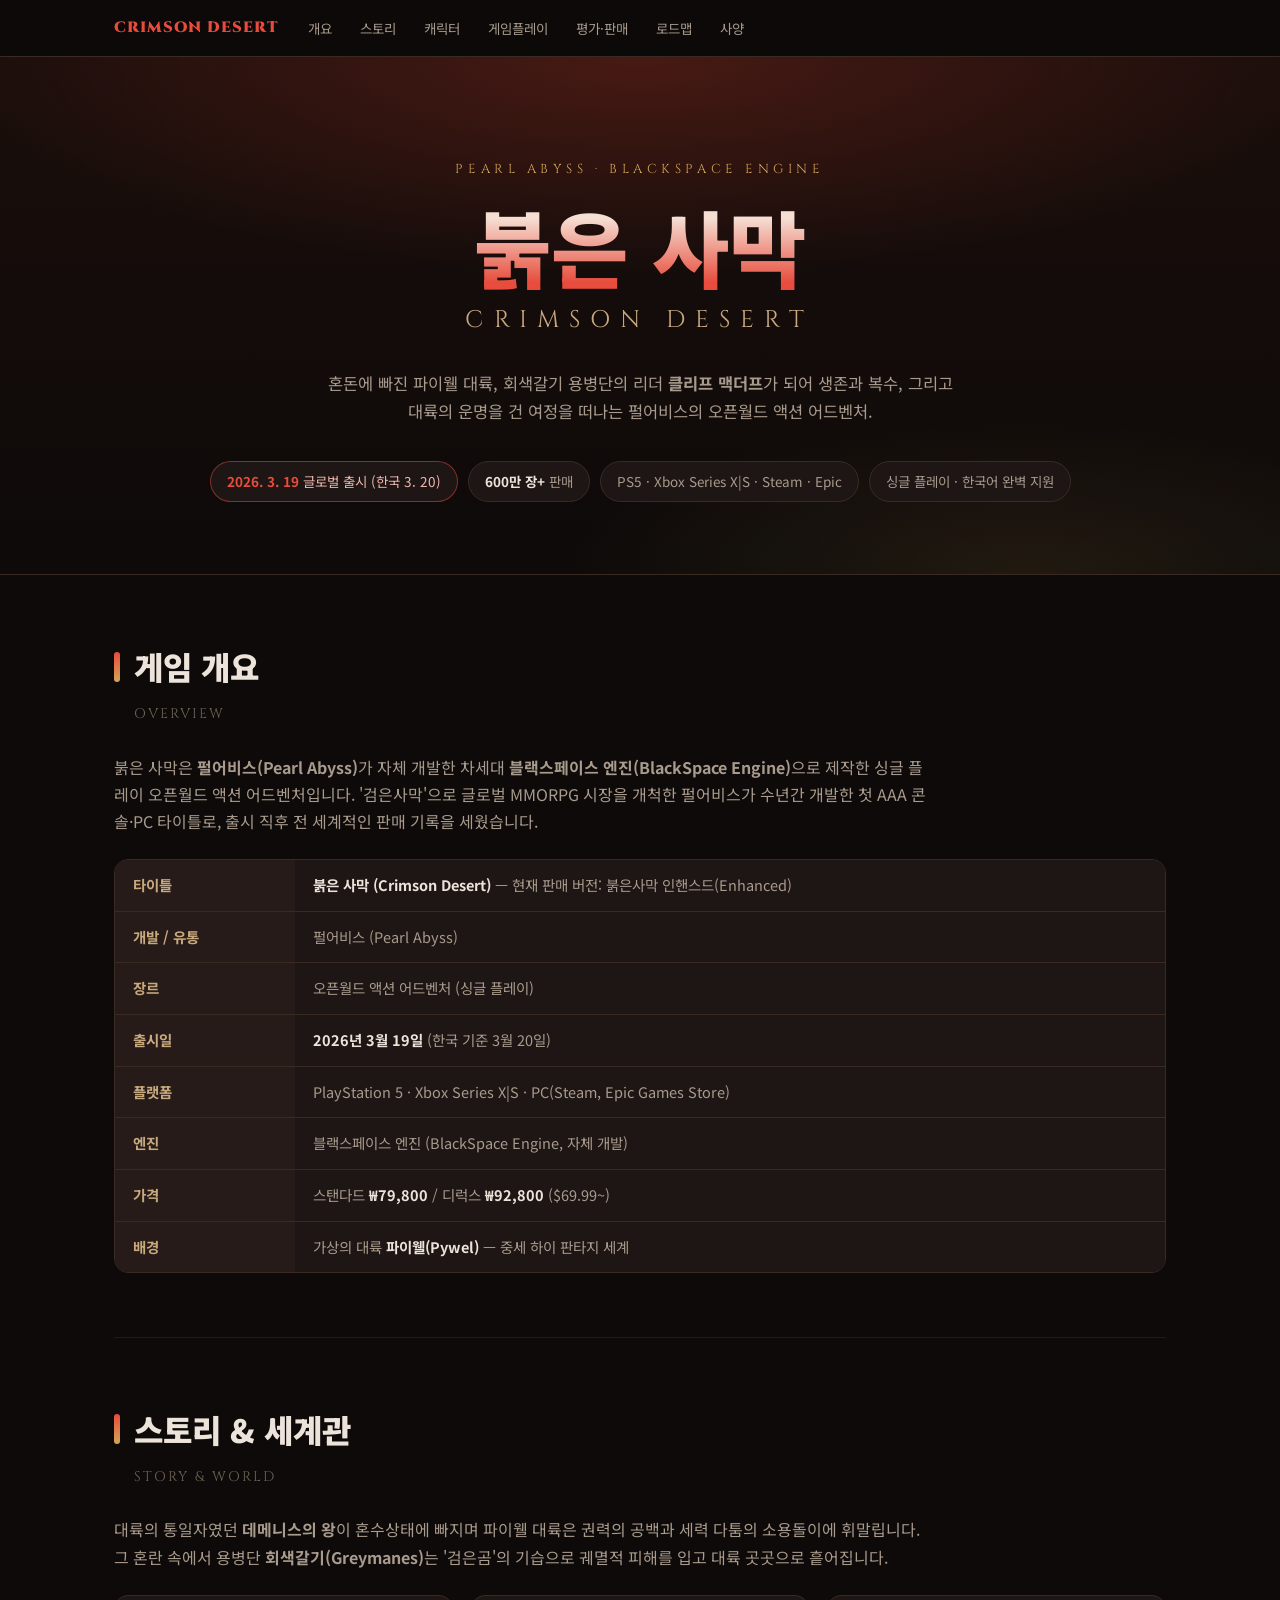
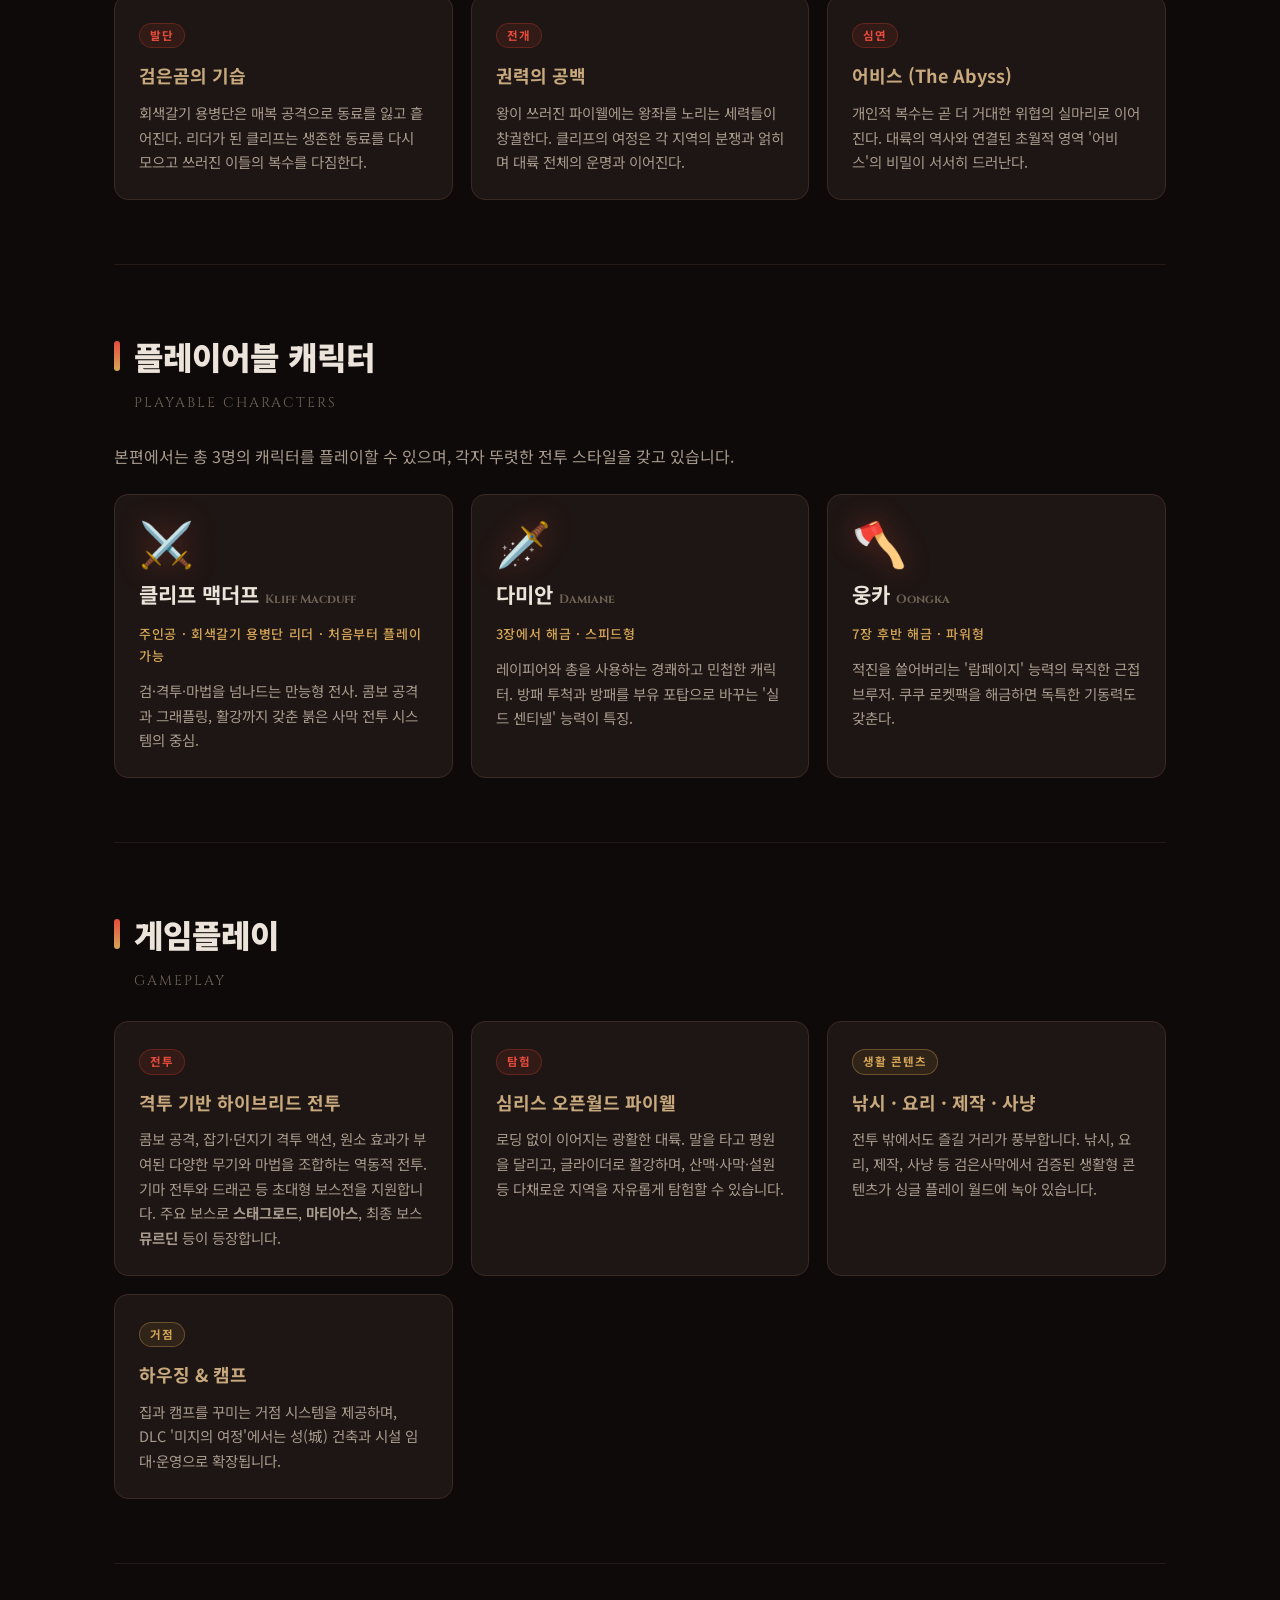
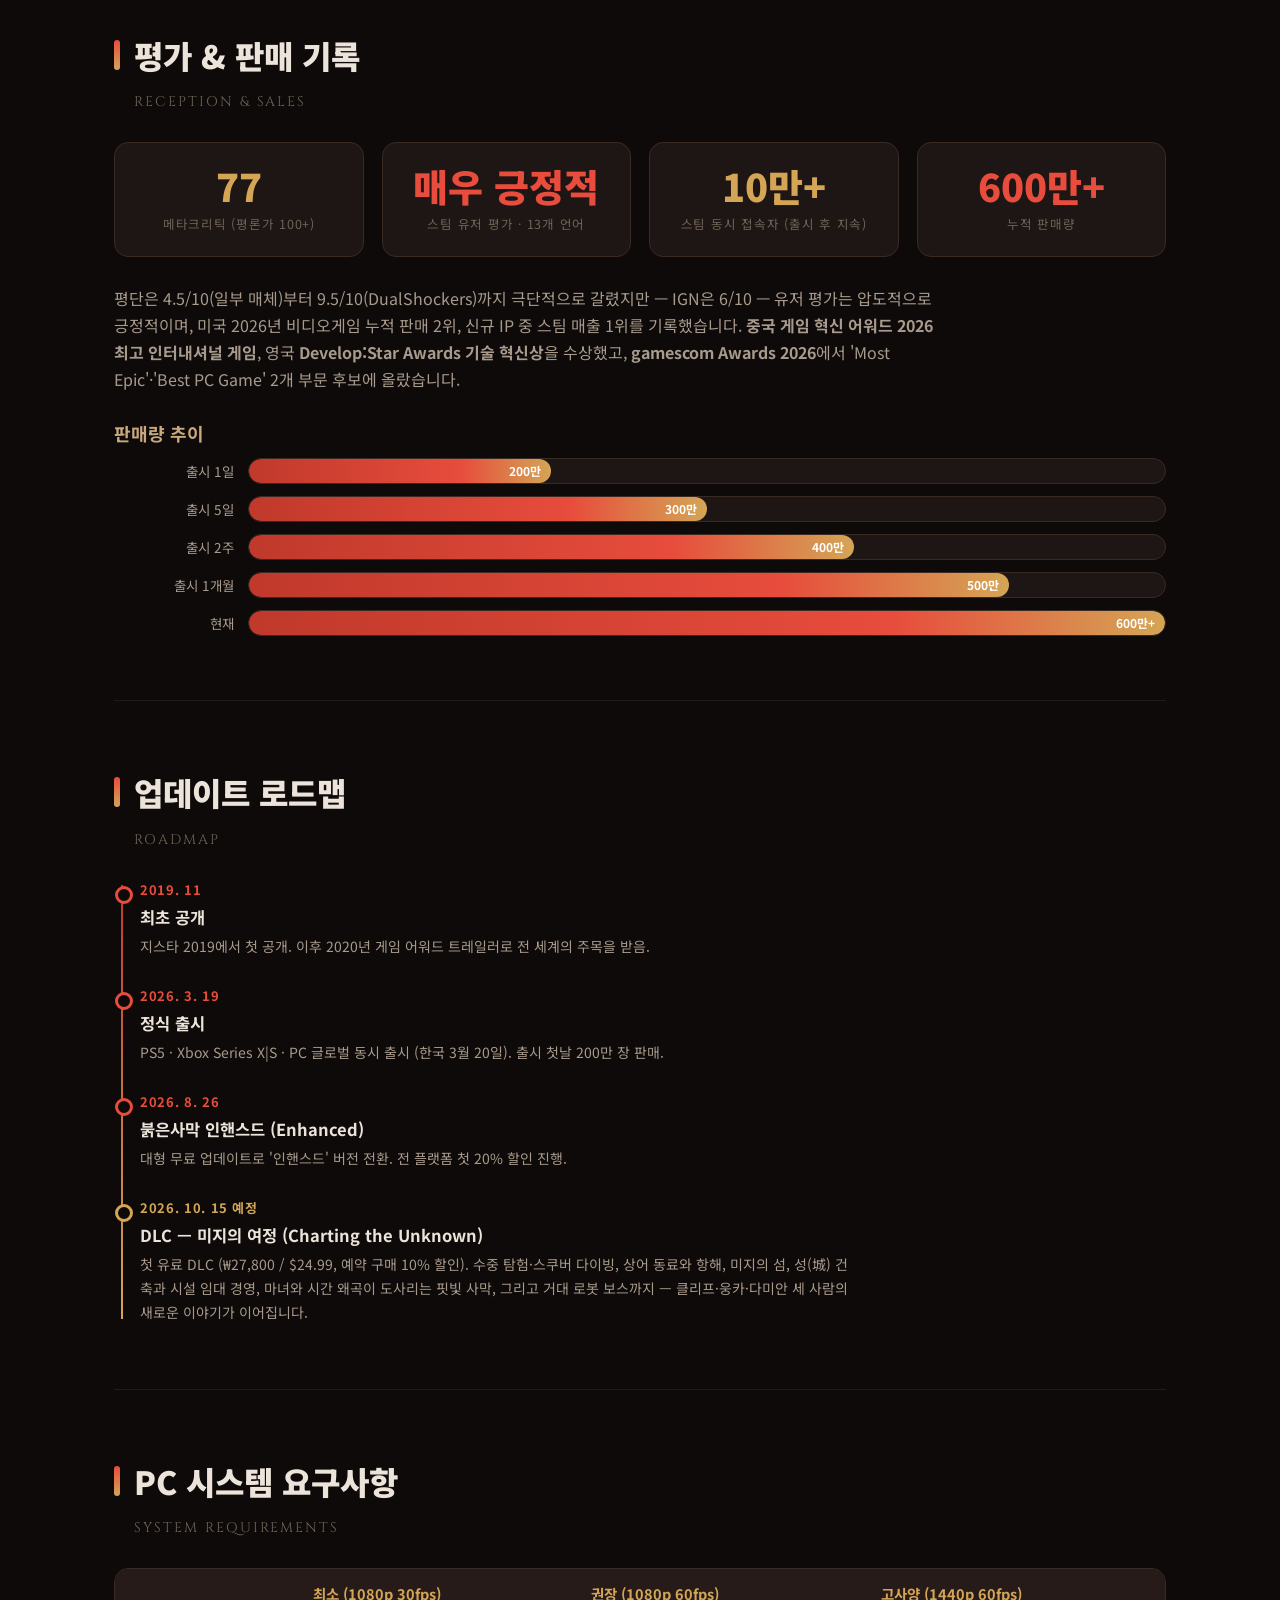
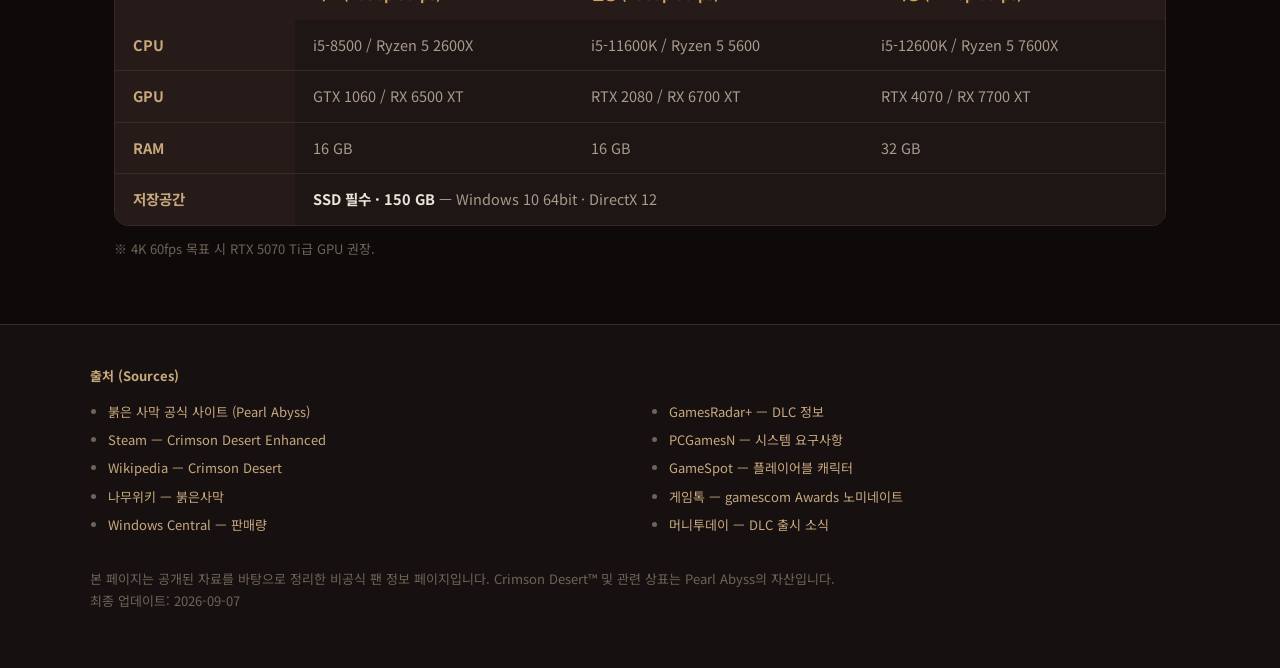
==== index.html @ d704246a "Add Crimson Desert info page (research-based static site) - index.html: overview, story/world, playa" ====
<!DOCTYPE html>
<html lang="ko">
<head>
<meta charset="UTF-8">
<meta name="viewport" content="width=device-width, initial-scale=1.0">
<title>붉은 사막 — Crimson Desert</title>
<meta name="description" content="펄어비스의 오픈월드 액션 어드벤처 '붉은 사막(Crimson Desert)' 종합 정보 페이지">
<link rel="preconnect" href="https://fonts.googleapis.com">
<link rel="preconnect" href="https://fonts.gstatic.com" crossorigin>
<link href="https://fonts.googleapis.com/css2?family=Noto+Sans+KR:wght@300;400;500;700;900&family=Cinzel:wght@600;800&display=swap" rel="stylesheet">
<style>
  :root{
    --bg:#0d0a09;
    --bg-2:#161010;
    --surface:#1e1614;
    --surface-2:#261b18;
    --line:#3a2a24;
    --crimson:#c0392b;
    --crimson-bright:#e74c3c;
    --gold:#d4a555;
    --sand:#c8a97e;
    --text:#ece4da;
    --text-dim:#a89a8c;
    --text-faint:#6f6357;
  }
  *{margin:0;padding:0;box-sizing:border-box}
  html{scroll-behavior:smooth}
  body{
    background:var(--bg);
    color:var(--text);
    font-family:'Noto Sans KR',-apple-system,'Malgun Gothic',sans-serif;
    line-height:1.7;
    overflow-x:hidden;
  }
  .en{font-family:'Cinzel','Noto Sans KR',serif}

  /* ---------- Nav ---------- */
  nav{
    position:sticky;top:0;z-index:50;
    background:rgba(13,10,9,.92);
    backdrop-filter:blur(8px);
    border-bottom:1px solid var(--line);
  }
  .nav-inner{
    max-width:1100px;margin:0 auto;padding:0 24px;
    display:flex;align-items:center;gap:8px;height:56px;
    overflow-x:auto;white-space:nowrap;
  }
  .nav-logo{font-weight:900;color:var(--crimson-bright);letter-spacing:.06em;margin-right:12px;font-size:15px}
  nav a{color:var(--text-dim);text-decoration:none;font-size:13.5px;padding:6px 10px;border-radius:6px;transition:.2s}
  nav a:hover{color:var(--text);background:var(--surface)}

  /* ---------- Hero ---------- */
  header{
    position:relative;
    background:
      radial-gradient(ellipse 90% 70% at 50% 0%, rgba(192,57,43,.28), transparent 60%),
      radial-gradient(ellipse 60% 50% at 80% 100%, rgba(212,165,85,.10), transparent 60%),
      linear-gradient(180deg,#1a0e0b 0%,var(--bg) 100%);
    text-align:center;
    padding:96px 24px 72px;
    border-bottom:1px solid var(--line);
  }
  .hero-kicker{
    display:inline-block;
    font-size:13px;letter-spacing:.35em;color:var(--gold);
    text-transform:uppercase;margin-bottom:20px;
  }
  h1{
    font-size:clamp(44px,8vw,84px);
    font-weight:900;line-height:1.1;
    background:linear-gradient(180deg,#f5ded2 20%,var(--crimson-bright) 90%);
    -webkit-background-clip:text;background-clip:text;color:transparent;
    margin-bottom:8px;
  }
  .hero-en{font-size:clamp(16px,2.6vw,24px);letter-spacing:.42em;color:var(--sand);margin-bottom:28px}
  .hero-desc{max-width:640px;margin:0 auto 36px;color:var(--text-dim);font-size:16.5px}
  .hero-badges{display:flex;flex-wrap:wrap;gap:10px;justify-content:center}
  .badge{
    background:var(--surface);border:1px solid var(--line);
    padding:8px 16px;border-radius:999px;font-size:13.5px;color:var(--text-dim);
  }
  .badge strong{color:var(--text);font-weight:700}
  .badge.hot{border-color:rgba(231,76,60,.5);color:#f0b7ae}
  .badge.hot strong{color:var(--crimson-bright)}

  /* ---------- Layout ---------- */
  main{max-width:1100px;margin:0 auto;padding:0 24px}
  section{padding:64px 0;border-bottom:1px solid rgba(58,42,36,.5)}
  section:last-of-type{border-bottom:none}
  h2{
    font-size:clamp(24px,4vw,32px);font-weight:900;margin-bottom:8px;
    display:flex;align-items:center;gap:14px;
  }
  h2::before{content:"";width:6px;height:30px;background:linear-gradient(180deg,var(--crimson-bright),var(--gold));border-radius:3px;flex:none}
  .sub{color:var(--text-faint);font-size:14px;letter-spacing:.14em;text-transform:uppercase;margin-bottom:28px;padding-left:20px}
  h3{font-size:18px;font-weight:700;color:var(--sand);margin-bottom:10px}
  p.lead{color:var(--text-dim);max-width:820px;margin-bottom:24px}

  .grid{display:grid;gap:18px}
  .grid.c2{grid-template-columns:repeat(auto-fit,minmax(300px,1fr))}
  .grid.c3{grid-template-columns:repeat(auto-fit,minmax(240px,1fr))}
  .card{
    background:var(--surface);border:1px solid var(--line);
    border-radius:14px;padding:24px;
    transition:transform .2s,border-color .2s;
  }
  .card:hover{transform:translateY(-3px);border-color:rgba(212,165,85,.45)}
  .card p{color:var(--text-dim);font-size:14.5px}
  .card .tag{
    display:inline-block;font-size:11.5px;font-weight:700;letter-spacing:.08em;
    color:var(--crimson-bright);background:rgba(192,57,43,.12);
    border:1px solid rgba(192,57,43,.35);
    padding:2px 10px;border-radius:999px;margin-bottom:12px;
  }
  .card .tag.gold{color:var(--gold);background:rgba(212,165,85,.10);border-color:rgba(212,165,85,.35)}

  /* ---------- Info table ---------- */
  .tbl-wrap{overflow-x:auto;border:1px solid var(--line);border-radius:14px}
  table{width:100%;border-collapse:collapse;font-size:14.5px;min-width:560px}
  th,td{padding:13px 18px;text-align:left;border-bottom:1px solid var(--line)}
  tr:last-child th,tr:last-child td{border-bottom:none}
  th{background:var(--surface-2);color:var(--sand);font-weight:700;white-space:nowrap;width:180px}
  td{color:var(--text-dim);background:var(--surface)}
  td strong{color:var(--text)}
  thead th{width:auto;color:var(--gold)}

  /* ---------- Characters ---------- */
  .char{position:relative;overflow:hidden}
  .char .portrait{
    font-size:44px;line-height:1;margin-bottom:14px;
    filter:drop-shadow(0 0 14px rgba(231,76,60,.35));
  }
  .char h3{font-size:21px;color:var(--text)}
  .char .role{color:var(--gold);font-size:13px;font-weight:500;letter-spacing:.05em;margin-bottom:12px}

  /* ---------- Timeline ---------- */
  .timeline{position:relative;padding-left:26px}
  .timeline::before{content:"";position:absolute;left:7px;top:6px;bottom:6px;width:2px;background:linear-gradient(180deg,var(--crimson),var(--gold))}
  .tl-item{position:relative;padding-bottom:26px}
  .tl-item:last-child{padding-bottom:0}
  .tl-item::before{
    content:"";position:absolute;left:-25px;top:7px;width:12px;height:12px;border-radius:50%;
    background:var(--bg);border:3px solid var(--crimson-bright);
  }
  .tl-item.future::before{border-color:var(--gold)}
  .tl-date{font-size:13px;font-weight:700;color:var(--crimson-bright);letter-spacing:.05em}
  .tl-item.future .tl-date{color:var(--gold)}
  .tl-item h3{color:var(--text);margin:2px 0 4px;font-size:16.5px}
  .tl-item p{color:var(--text-dim);font-size:14px;max-width:720px}

  /* ---------- Sales bar ---------- */
  .sales{display:grid;gap:12px;margin-top:6px}
  .sale-row{display:grid;grid-template-columns:120px 1fr;align-items:center;gap:14px}
  .sale-label{font-size:13.5px;color:var(--text-dim);text-align:right;white-space:nowrap}
  .sale-track{background:var(--surface);border:1px solid var(--line);border-radius:999px;height:26px;overflow:hidden}
  .sale-fill{
    height:100%;border-radius:999px;
    background:linear-gradient(90deg,var(--crimson) 0%,var(--crimson-bright) 70%,var(--gold) 100%);
    display:flex;align-items:center;justify-content:flex-end;
    padding-right:10px;font-size:12px;font-weight:700;color:#fff;
    min-width:64px;
  }

  /* ---------- Score ---------- */
  .scores{display:flex;flex-wrap:wrap;gap:18px;margin-bottom:28px}
  .score{
    flex:1;min-width:150px;text-align:center;
    background:var(--surface);border:1px solid var(--line);border-radius:14px;padding:22px 14px;
  }
  .score .num{font-size:38px;font-weight:900;color:var(--gold);line-height:1.1}
  .score .num.red{color:var(--crimson-bright)}
  .score .lbl{font-size:12.5px;color:var(--text-faint);letter-spacing:.06em;margin-top:6px}

  /* ---------- Footer ---------- */
  footer{
    border-top:1px solid var(--line);
    background:var(--bg-2);
    padding:40px 24px 56px;margin-top:0;
  }
  .foot-inner{max-width:1100px;margin:0 auto;color:var(--text-faint);font-size:13px}
  .foot-inner a{color:var(--sand);text-decoration:none}
  .foot-inner a:hover{color:var(--gold);text-decoration:underline}
  .src-list{columns:2;column-gap:40px;margin:14px 0 26px;padding-left:18px}
  .src-list li{margin-bottom:6px;break-inside:avoid}
  @media (max-width:640px){.src-list{columns:1}.sale-row{grid-template-columns:86px 1fr}.sale-label{font-size:12px}}
</style>
</head>
<body>

<nav>
  <div class="nav-inner">
    <span class="nav-logo en">CRIMSON DESERT</span>
    <a href="#overview">개요</a>
    <a href="#story">스토리</a>
    <a href="#characters">캐릭터</a>
    <a href="#gameplay">게임플레이</a>
    <a href="#reception">평가·판매</a>
    <a href="#roadmap">로드맵</a>
    <a href="#specs">사양</a>
  </div>
</nav>

<header>
  <span class="hero-kicker en">Pearl Abyss · BlackSpace Engine</span>
  <h1>붉은 사막</h1>
  <div class="hero-en en">CRIMSON DESERT</div>
  <p class="hero-desc">
    혼돈에 빠진 파이웰 대륙, 회색갈기 용병단의 리더 <strong>클리프 맥더프</strong>가 되어
    생존과 복수, 그리고 대륙의 운명을 건 여정을 떠나는 펄어비스의 오픈월드 액션 어드벤처.
  </p>
  <div class="hero-badges">
    <span class="badge hot"><strong>2026. 3. 19</strong> 글로벌 출시 (한국 3. 20)</span>
    <span class="badge"><strong>600만 장+</strong> 판매</span>
    <span class="badge">PS5 · Xbox Series X|S · Steam · Epic</span>
    <span class="badge">싱글 플레이 · 한국어 완벽 지원</span>
  </div>
</header>

<main>

<section id="overview">
  <h2>게임 개요</h2>
  <div class="sub en">Overview</div>
  <p class="lead">
    붉은 사막은 <strong>펄어비스(Pearl Abyss)</strong>가 자체 개발한 차세대 <strong>블랙스페이스 엔진(BlackSpace Engine)</strong>으로
    제작한 싱글 플레이 오픈월드 액션 어드벤처입니다. '검은사막'으로 글로벌 MMORPG 시장을 개척한 펄어비스가
    수년간 개발한 첫 AAA 콘솔·PC 타이틀로, 출시 직후 전 세계적인 판매 기록을 세웠습니다.
  </p>
  <div class="tbl-wrap">
    <table>
      <tr><th>타이틀</th><td><strong>붉은 사막 (Crimson Desert)</strong> — 현재 판매 버전: 붉은사막 인핸스드(Enhanced)</td></tr>
      <tr><th>개발 / 유통</th><td>펄어비스 (Pearl Abyss)</td></tr>
      <tr><th>장르</th><td>오픈월드 액션 어드벤처 (싱글 플레이)</td></tr>
      <tr><th>출시일</th><td><strong>2026년 3월 19일</strong> (한국 기준 3월 20일)</td></tr>
      <tr><th>플랫폼</th><td>PlayStation 5 · Xbox Series X|S · PC(Steam, Epic Games Store)</td></tr>
      <tr><th>엔진</th><td>블랙스페이스 엔진 (BlackSpace Engine, 자체 개발)</td></tr>
      <tr><th>가격</th><td>스탠다드 <strong>₩79,800</strong> / 디럭스 <strong>₩92,800</strong> ($69.99~)</td></tr>
      <tr><th>배경</th><td>가상의 대륙 <strong>파이웰(Pywel)</strong> — 중세 하이 판타지 세계</td></tr>
    </table>
  </div>
</section>

<section id="story">
  <h2>스토리 &amp; 세계관</h2>
  <div class="sub en">Story &amp; World</div>
  <p class="lead">
    대륙의 통일자였던 <strong>데메니스의 왕</strong>이 혼수상태에 빠지며 파이웰 대륙은 권력의 공백과
    세력 다툼의 소용돌이에 휘말립니다. 그 혼란 속에서 용병단 <strong>회색갈기(Greymanes)</strong>는
    '검은곰'의 기습으로 궤멸적 피해를 입고 대륙 곳곳으로 흩어집니다.
  </p>
  <div class="grid c3">
    <div class="card">
      <span class="tag">발단</span>
      <h3>검은곰의 기습</h3>
      <p>회색갈기 용병단은 매복 공격으로 동료를 잃고 흩어진다. 리더가 된 클리프는 생존한 동료를 다시 모으고 쓰러진 이들의 복수를 다짐한다.</p>
    </div>
    <div class="card">
      <span class="tag">전개</span>
      <h3>권력의 공백</h3>
      <p>왕이 쓰러진 파이웰에는 왕좌를 노리는 세력들이 창궐한다. 클리프의 여정은 각 지역의 분쟁과 얽히며 대륙 전체의 운명과 이어진다.</p>
    </div>
    <div class="card">
      <span class="tag">심연</span>
      <h3>어비스 (The Abyss)</h3>
      <p>개인적 복수는 곧 더 거대한 위협의 실마리로 이어진다. 대륙의 역사와 연결된 초월적 영역 '어비스'의 비밀이 서서히 드러난다.</p>
    </div>
  </div>
</section>

<section id="characters">
  <h2>플레이어블 캐릭터</h2>
  <div class="sub en">Playable Characters</div>
  <p class="lead">본편에서는 총 3명의 캐릭터를 플레이할 수 있으며, 각자 뚜렷한 전투 스타일을 갖고 있습니다.</p>
  <div class="grid c3">
    <div class="card char">
      <div class="portrait">⚔️</div>
      <h3>클리프 맥더프 <span class="en" style="font-size:12px;color:var(--text-faint)">Kliff Macduff</span></h3>
      <div class="role">주인공 · 회색갈기 용병단 리더 · 처음부터 플레이 가능</div>
      <p>검·격투·마법을 넘나드는 만능형 전사. 콤보 공격과 그래플링, 활강까지 갖춘 붉은 사막 전투 시스템의 중심.</p>
    </div>
    <div class="card char">
      <div class="portrait">🗡️</div>
      <h3>다미안 <span class="en" style="font-size:12px;color:var(--text-faint)">Damiane</span></h3>
      <div class="role">3장에서 해금 · 스피드형</div>
      <p>레이피어와 총을 사용하는 경쾌하고 민첩한 캐릭터. 방패 투척과 방패를 부유 포탑으로 바꾸는 '실드 센티넬' 능력이 특징.</p>
    </div>
    <div class="card char">
      <div class="portrait">🪓</div>
      <h3>웅카 <span class="en" style="font-size:12px;color:var(--text-faint)">Oongka</span></h3>
      <div class="role">7장 후반 해금 · 파워형</div>
      <p>적진을 쓸어버리는 '람페이지' 능력의 묵직한 근접 브루저. 쿠쿠 로켓팩을 해금하면 독특한 기동력도 갖춘다.</p>
    </div>
  </div>
</section>

<section id="gameplay">
  <h2>게임플레이</h2>
  <div class="sub en">Gameplay</div>
  <div class="grid c2">
    <div class="card">
      <span class="tag">전투</span>
      <h3>격투 기반 하이브리드 전투</h3>
      <p>콤보 공격, 잡기·던지기 격투 액션, 원소 효과가 부여된 다양한 무기와 마법을 조합하는 역동적 전투. 기마 전투와 드래곤 등 초대형 보스전을 지원합니다. 주요 보스로 <strong>스태그로드</strong>, <strong>마티아스</strong>, 최종 보스 <strong>뮤르딘</strong> 등이 등장합니다.</p>
    </div>
    <div class="card">
      <span class="tag">탐험</span>
      <h3>심리스 오픈월드 파이웰</h3>
      <p>로딩 없이 이어지는 광활한 대륙. 말을 타고 평원을 달리고, 글라이더로 활강하며, 산맥·사막·설원 등 다채로운 지역을 자유롭게 탐험할 수 있습니다.</p>
    </div>
    <div class="card">
      <span class="tag gold">생활 콘텐츠</span>
      <h3>낚시 · 요리 · 제작 · 사냥</h3>
      <p>전투 밖에서도 즐길 거리가 풍부합니다. 낚시, 요리, 제작, 사냥 등 검은사막에서 검증된 생활형 콘텐츠가 싱글 플레이 월드에 녹아 있습니다.</p>
    </div>
    <div class="card">
      <span class="tag gold">거점</span>
      <h3>하우징 &amp; 캠프</h3>
      <p>집과 캠프를 꾸미는 거점 시스템을 제공하며, DLC '미지의 여정'에서는 성(城) 건축과 시설 임대·운영으로 확장됩니다.</p>
    </div>
  </div>
</section>

<section id="reception">
  <h2>평가 &amp; 판매 기록</h2>
  <div class="sub en">Reception &amp; Sales</div>
  <div class="scores">
    <div class="score"><div class="num">77</div><div class="lbl">메타크리틱 (평론가 100+)</div></div>
    <div class="score"><div class="num red">매우 긍정적</div><div class="lbl">스팀 유저 평가 · 13개 언어</div></div>
    <div class="score"><div class="num">10만+</div><div class="lbl">스팀 동시 접속자 (출시 후 지속)</div></div>
    <div class="score"><div class="num red">600만+</div><div class="lbl">누적 판매량</div></div>
  </div>
  <p class="lead">
    평단은 4.5/10(일부 매체)부터 9.5/10(DualShockers)까지 극단적으로 갈렸지만 — IGN은 6/10 —
    유저 평가는 압도적으로 긍정적이며, 미국 2026년 비디오게임 누적 판매 2위, 신규 IP 중 스팀 매출 1위를 기록했습니다.
    <strong>중국 게임 혁신 어워드 2026 최고 인터내셔널 게임</strong>, 영국 <strong>Develop:Star Awards 기술 혁신상</strong>을 수상했고,
    <strong>gamescom Awards 2026</strong>에서 'Most Epic'·'Best PC Game' 2개 부문 후보에 올랐습니다.
  </p>
  <h3>판매량 추이</h3>
  <div class="sales">
    <div class="sale-row"><div class="sale-label">출시 1일</div><div class="sale-track"><div class="sale-fill" style="width:33%">200만</div></div></div>
    <div class="sale-row"><div class="sale-label">출시 5일</div><div class="sale-track"><div class="sale-fill" style="width:50%">300만</div></div></div>
    <div class="sale-row"><div class="sale-label">출시 2주</div><div class="sale-track"><div class="sale-fill" style="width:66%">400만</div></div></div>
    <div class="sale-row"><div class="sale-label">출시 1개월</div><div class="sale-track"><div class="sale-fill" style="width:83%">500만</div></div></div>
    <div class="sale-row"><div class="sale-label">현재</div><div class="sale-track"><div class="sale-fill" style="width:100%">600만+</div></div></div>
  </div>
</section>

<section id="roadmap">
  <h2>업데이트 로드맵</h2>
  <div class="sub en">Roadmap</div>
  <div class="timeline">
    <div class="tl-item">
      <div class="tl-date">2019. 11</div>
      <h3>최초 공개</h3>
      <p>지스타 2019에서 첫 공개. 이후 2020년 게임 어워드 트레일러로 전 세계의 주목을 받음.</p>
    </div>
    <div class="tl-item">
      <div class="tl-date">2026. 3. 19</div>
      <h3>정식 출시</h3>
      <p>PS5 · Xbox Series X|S · PC 글로벌 동시 출시 (한국 3월 20일). 출시 첫날 200만 장 판매.</p>
    </div>
    <div class="tl-item">
      <div class="tl-date">2026. 8. 26</div>
      <h3>붉은사막 인핸스드 (Enhanced)</h3>
      <p>대형 무료 업데이트로 '인핸스드' 버전 전환. 전 플랫폼 첫 20% 할인 진행.</p>
    </div>
    <div class="tl-item future">
      <div class="tl-date">2026. 10. 15 예정</div>
      <h3>DLC — 미지의 여정 (Charting the Unknown)</h3>
      <p>첫 유료 DLC (₩27,800 / $24.99, 예약 구매 10% 할인). 수중 탐험·스쿠버 다이빙, 상어 동료와 항해, 미지의 섬,
      성(城) 건축과 시설 임대 경영, 마녀와 시간 왜곡이 도사리는 핏빛 사막, 그리고 거대 로봇 보스까지 —
      클리프·웅카·다미안 세 사람의 새로운 이야기가 이어집니다.</p>
    </div>
  </div>
</section>

<section id="specs">
  <h2>PC 시스템 요구사항</h2>
  <div class="sub en">System Requirements</div>
  <div class="tbl-wrap">
    <table>
      <thead>
        <tr><th></th><th>최소 (1080p 30fps)</th><th>권장 (1080p 60fps)</th><th>고사양 (1440p 60fps)</th></tr>
      </thead>
      <tbody>
        <tr><th>CPU</th><td>i5-8500 / Ryzen 5 2600X</td><td>i5-11600K / Ryzen 5 5600</td><td>i5-12600K / Ryzen 5 7600X</td></tr>
        <tr><th>GPU</th><td>GTX 1060 / RX 6500 XT</td><td>RTX 2080 / RX 6700 XT</td><td>RTX 4070 / RX 7700 XT</td></tr>
        <tr><th>RAM</th><td>16 GB</td><td>16 GB</td><td>32 GB</td></tr>
        <tr><th>저장공간</th><td colspan="3"><strong>SSD 필수 · 150 GB</strong> — Windows 10 64bit · DirectX 12</td></tr>
      </tbody>
    </table>
  </div>
  <p style="color:var(--text-faint);font-size:13px;margin-top:12px">※ 4K 60fps 목표 시 RTX 5070 Ti급 GPU 권장.</p>
</section>

</main>

<footer>
  <div class="foot-inner">
    <strong style="color:var(--sand)">출처 (Sources)</strong>
    <ul class="src-list">
      <li><a href="https://crimsondesert.pearlabyss.com" target="_blank" rel="noopener">붉은 사막 공식 사이트 (Pearl Abyss)</a></li>
      <li><a href="https://store.steampowered.com/app/3321460/Crimson_Desert/" target="_blank" rel="noopener">Steam — Crimson Desert Enhanced</a></li>
      <li><a href="https://en.wikipedia.org/wiki/Crimson_Desert" target="_blank" rel="noopener">Wikipedia — Crimson Desert</a></li>
      <li><a href="https://namu.wiki/w/%EB%B6%89%EC%9D%80%EC%82%AC%EB%A7%89" target="_blank" rel="noopener">나무위키 — 붉은사막</a></li>
      <li><a href="https://www.windowscentral.com/gaming/crimson-desert-topping-over-5-million-sales-within-a-month" target="_blank" rel="noopener">Windows Central — 판매량</a></li>
      <li><a href="https://www.gamesradar.com/games/open-world/crimson-desert-charting-the-unknown-dlc-out-next-month-adds-underwater-areas-base-building-and-a-giant-evil-robot/" target="_blank" rel="noopener">GamesRadar+ — DLC 정보</a></li>
      <li><a href="https://www.pcgamesn.com/crimson-desert/system-requirements" target="_blank" rel="noopener">PCGamesN — 시스템 요구사항</a></li>
      <li><a href="https://www.gamespot.com/gallery/crimson-desert-playable-characters-damiane-oongka-kliff/2900-7600/" target="_blank" rel="noopener">GameSpot — 플레이어블 캐릭터</a></li>
      <li><a href="https://www.gametoc.co.kr/news/articleView.html?idxno=110899" target="_blank" rel="noopener">게임톡 — gamescom Awards 노미네이트</a></li>
      <li><a href="https://www.mt.co.kr/tech/2026/09/04/2026090409573659114" target="_blank" rel="noopener">머니투데이 — DLC 출시 소식</a></li>
    </ul>
    <p>본 페이지는 공개된 자료를 바탕으로 정리한 비공식 팬 정보 페이지입니다. Crimson Desert™ 및 관련 상표는 Pearl Abyss의 자산입니다.<br>
    최종 업데이트: 2026-09-07</p>
  </div>
</footer>

</body>
</html>
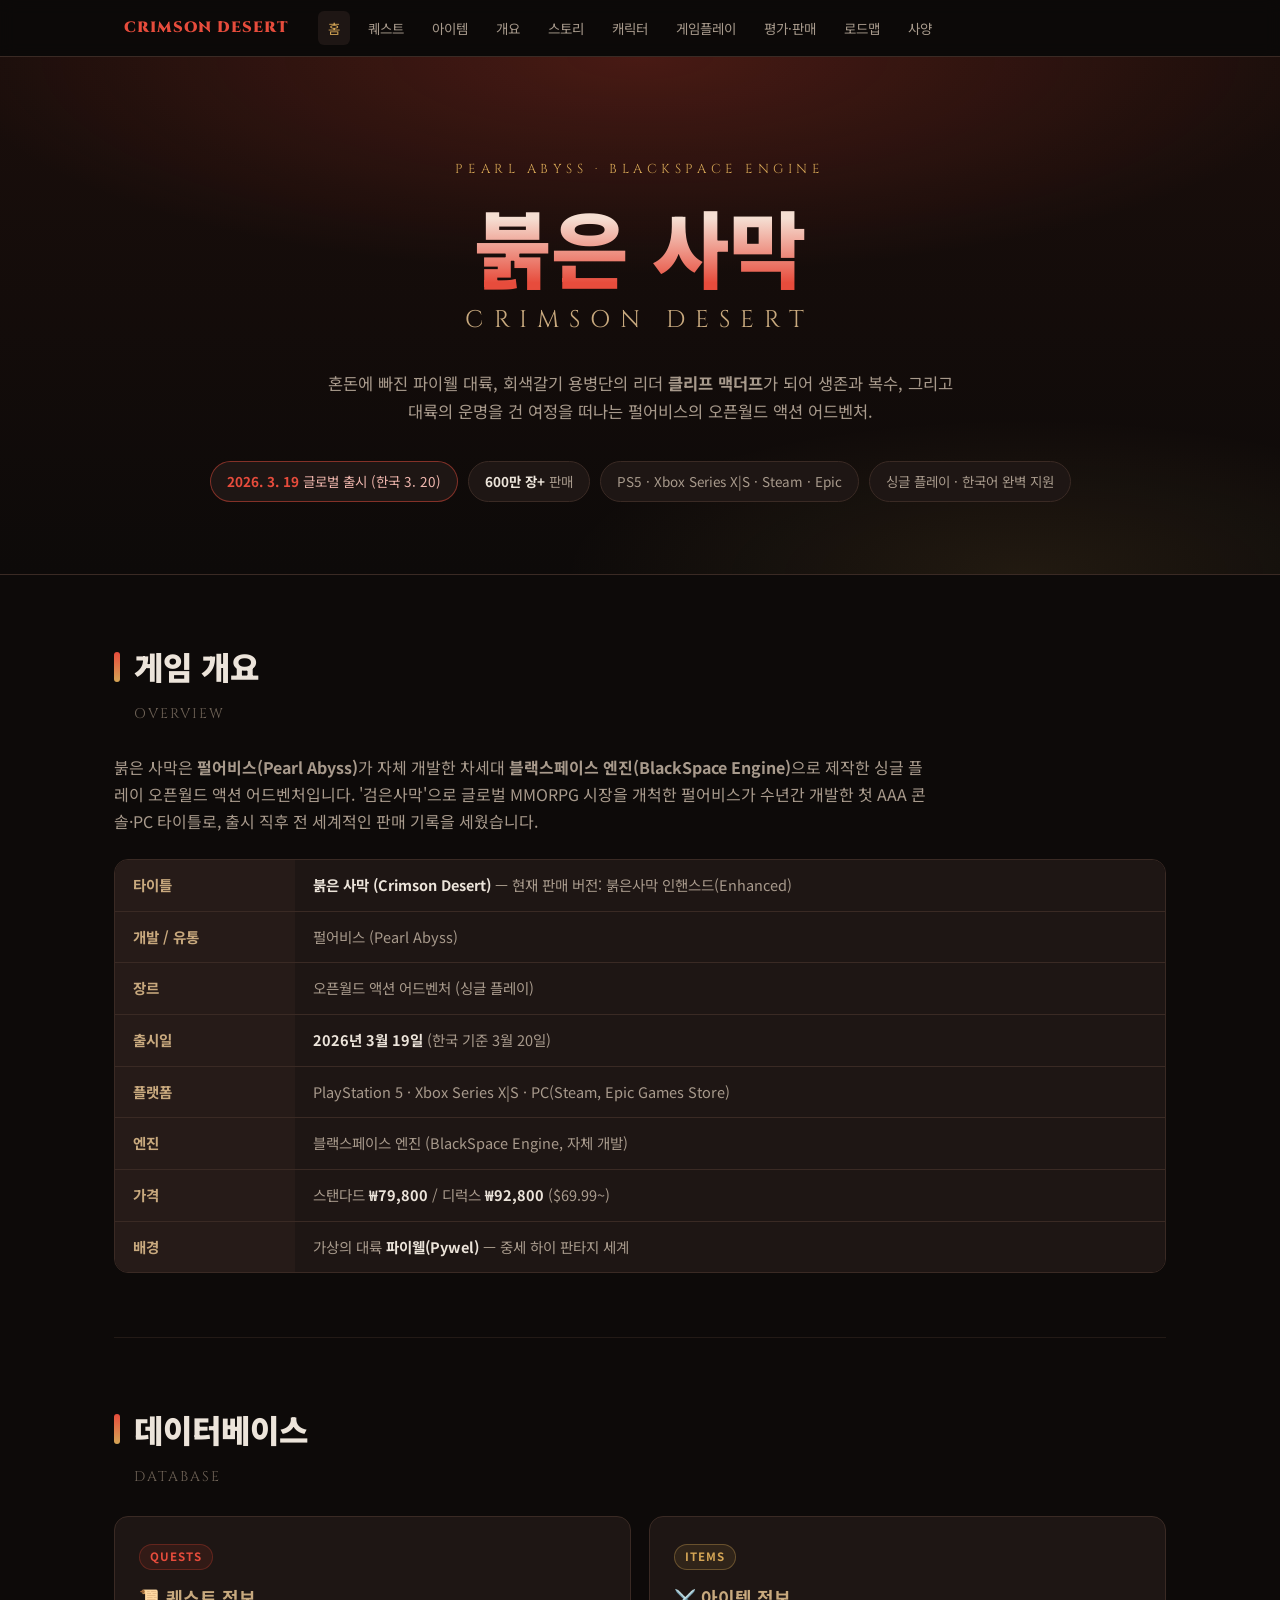
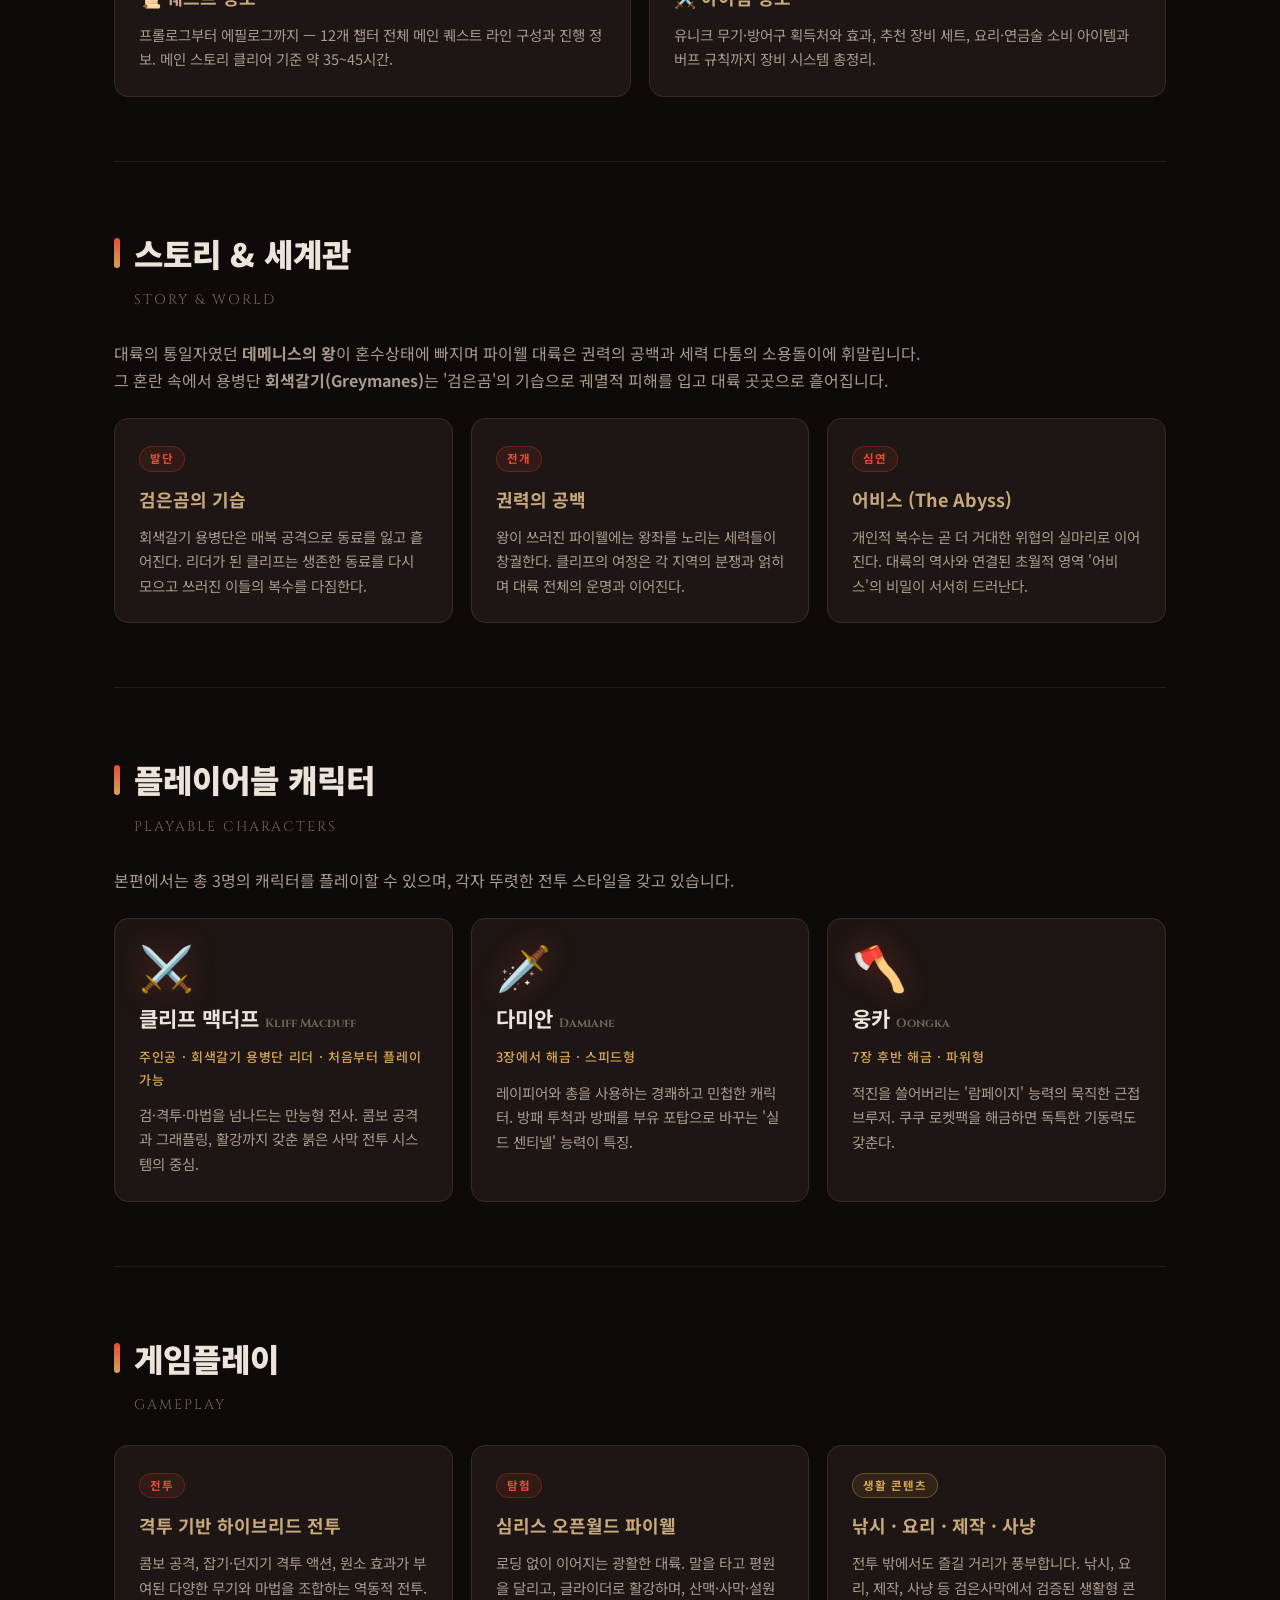
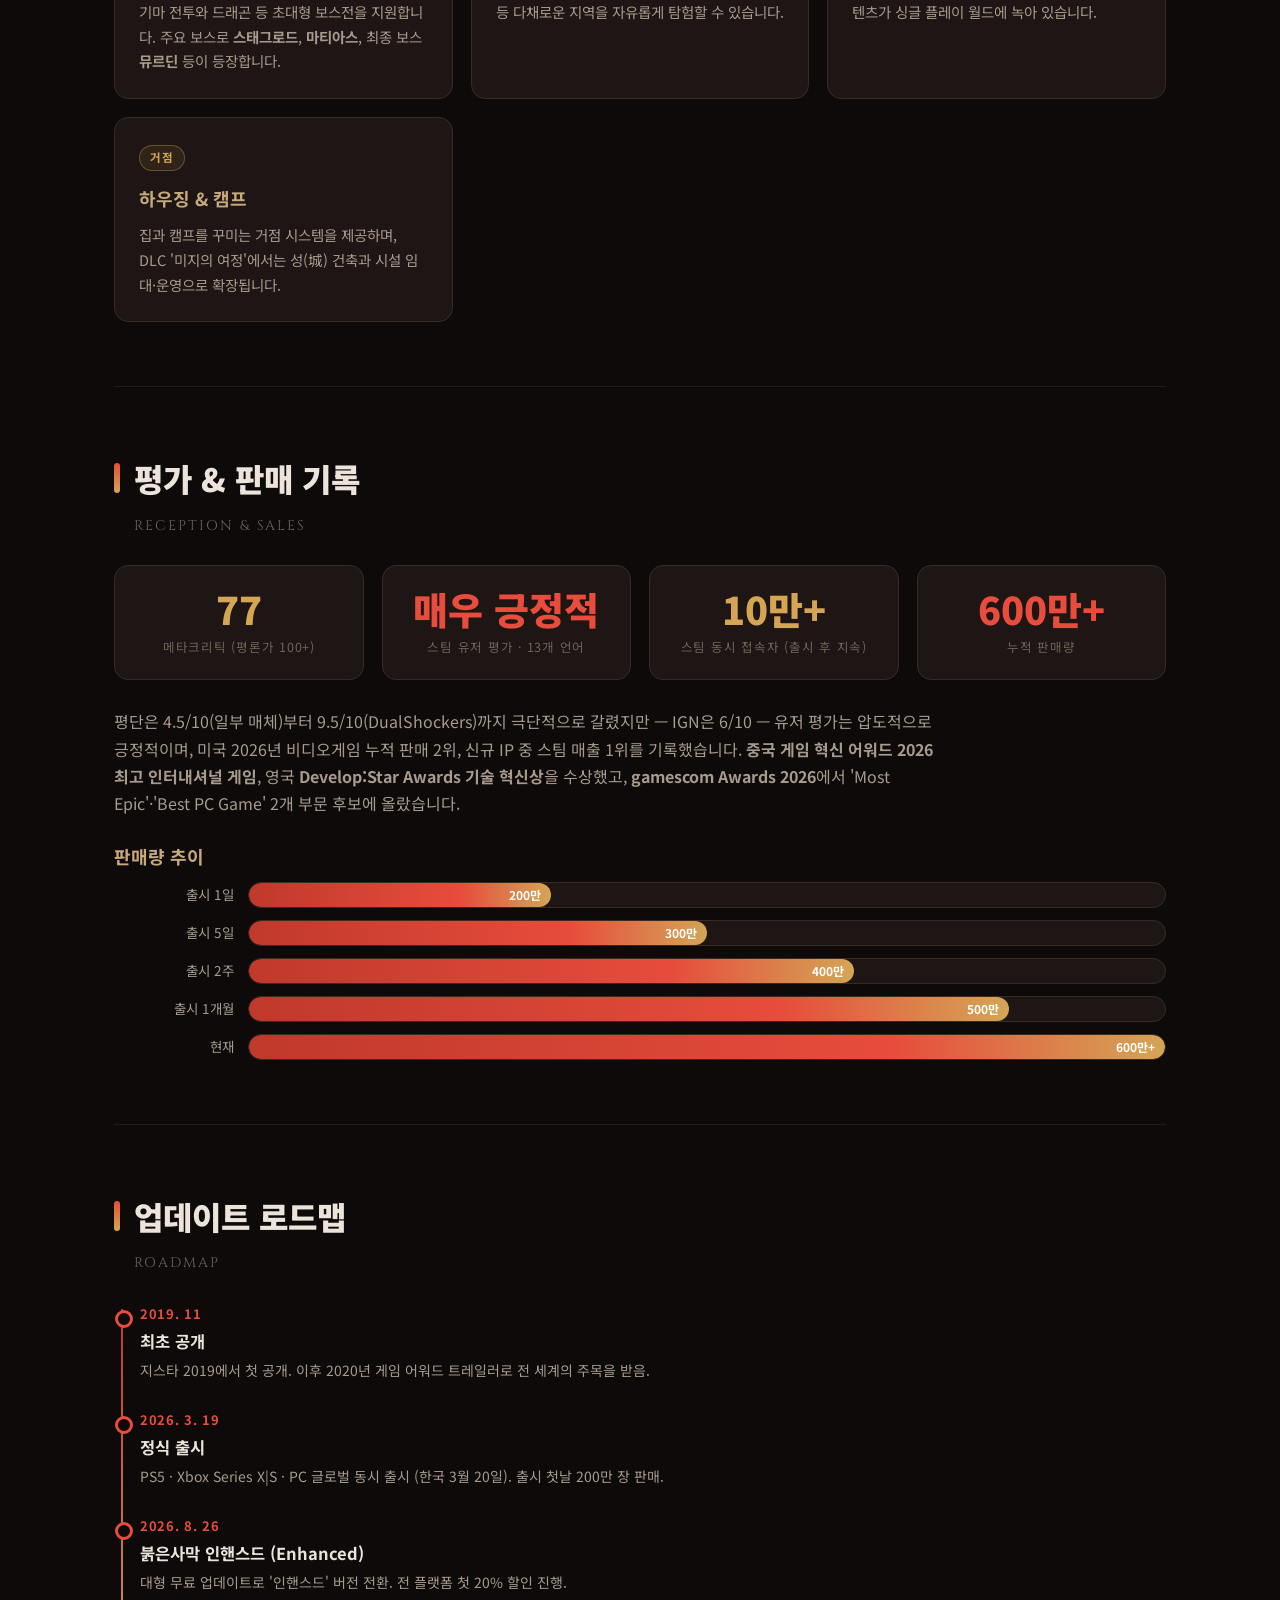
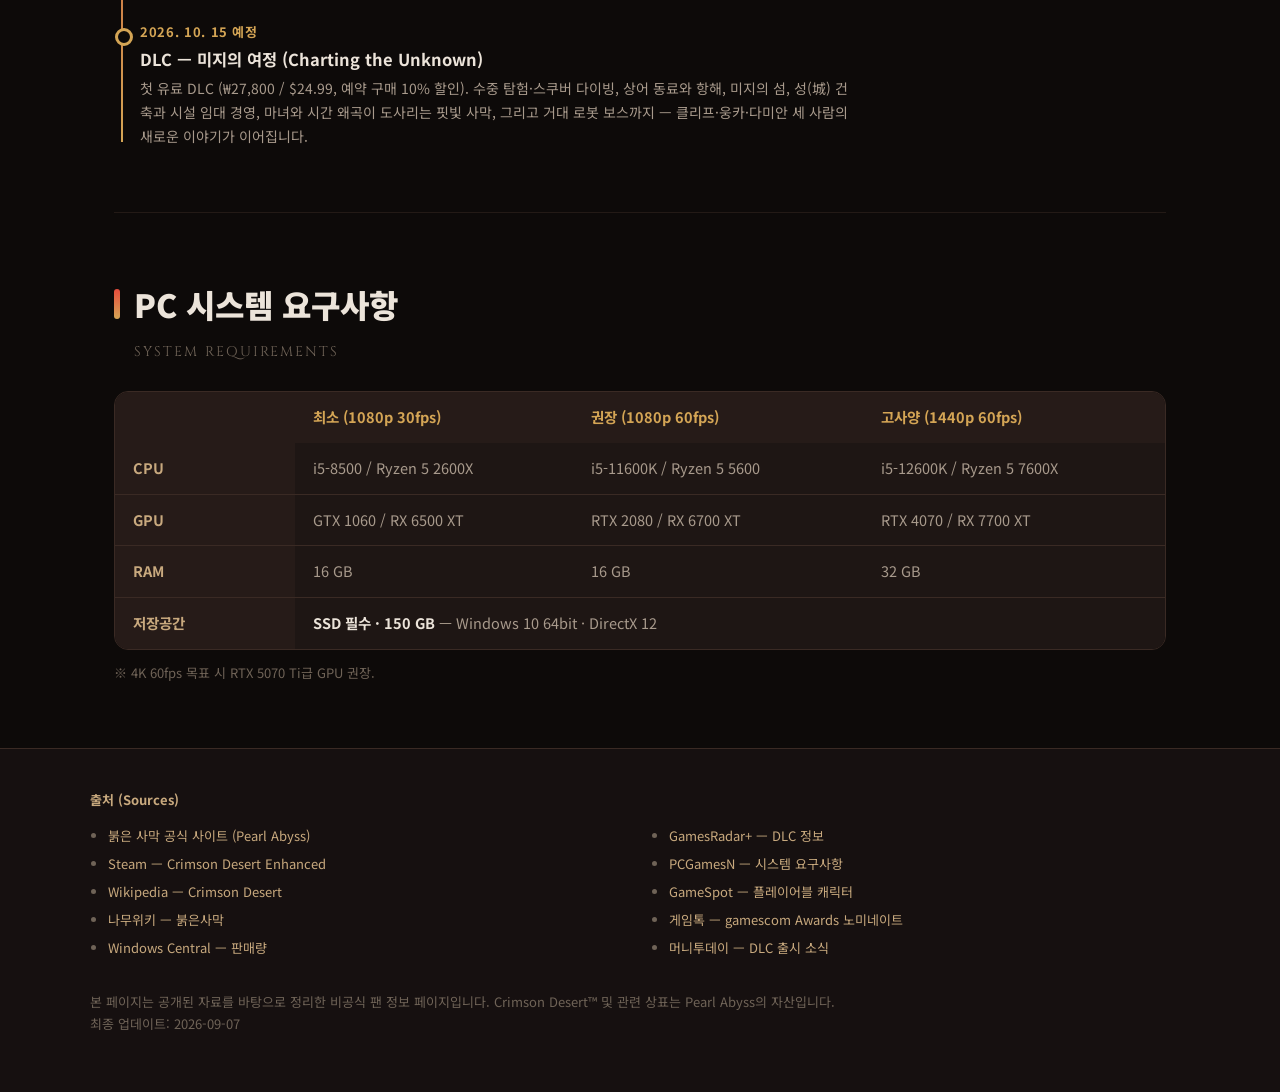
==== commit e62600eb: "Add quest and item database pages - quests.html: prologue + 12 chapters + epilogue, 31 quest lines  " ====
--- a/index.html
+++ b/index.html
@@ -8,189 +8,16 @@
 <link rel="preconnect" href="https://fonts.googleapis.com">
 <link rel="preconnect" href="https://fonts.gstatic.com" crossorigin>
 <link href="https://fonts.googleapis.com/css2?family=Noto+Sans+KR:wght@300;400;500;700;900&family=Cinzel:wght@600;800&display=swap" rel="stylesheet">
-<style>
-  :root{
-    --bg:#0d0a09;
-    --bg-2:#161010;
-    --surface:#1e1614;
-    --surface-2:#261b18;
-    --line:#3a2a24;
-    --crimson:#c0392b;
-    --crimson-bright:#e74c3c;
-    --gold:#d4a555;
-    --sand:#c8a97e;
-    --text:#ece4da;
-    --text-dim:#a89a8c;
-    --text-faint:#6f6357;
-  }
-  *{margin:0;padding:0;box-sizing:border-box}
-  html{scroll-behavior:smooth}
-  body{
-    background:var(--bg);
-    color:var(--text);
-    font-family:'Noto Sans KR',-apple-system,'Malgun Gothic',sans-serif;
-    line-height:1.7;
-    overflow-x:hidden;
-  }
-  .en{font-family:'Cinzel','Noto Sans KR',serif}
-
-  /* ---------- Nav ---------- */
-  nav{
-    position:sticky;top:0;z-index:50;
-    background:rgba(13,10,9,.92);
-    backdrop-filter:blur(8px);
-    border-bottom:1px solid var(--line);
-  }
-  .nav-inner{
-    max-width:1100px;margin:0 auto;padding:0 24px;
-    display:flex;align-items:center;gap:8px;height:56px;
-    overflow-x:auto;white-space:nowrap;
-  }
-  .nav-logo{font-weight:900;color:var(--crimson-bright);letter-spacing:.06em;margin-right:12px;font-size:15px}
-  nav a{color:var(--text-dim);text-decoration:none;font-size:13.5px;padding:6px 10px;border-radius:6px;transition:.2s}
-  nav a:hover{color:var(--text);background:var(--surface)}
-
-  /* ---------- Hero ---------- */
-  header{
-    position:relative;
-    background:
-      radial-gradient(ellipse 90% 70% at 50% 0%, rgba(192,57,43,.28), transparent 60%),
-      radial-gradient(ellipse 60% 50% at 80% 100%, rgba(212,165,85,.10), transparent 60%),
-      linear-gradient(180deg,#1a0e0b 0%,var(--bg) 100%);
-    text-align:center;
-    padding:96px 24px 72px;
-    border-bottom:1px solid var(--line);
-  }
-  .hero-kicker{
-    display:inline-block;
-    font-size:13px;letter-spacing:.35em;color:var(--gold);
-    text-transform:uppercase;margin-bottom:20px;
-  }
-  h1{
-    font-size:clamp(44px,8vw,84px);
-    font-weight:900;line-height:1.1;
-    background:linear-gradient(180deg,#f5ded2 20%,var(--crimson-bright) 90%);
-    -webkit-background-clip:text;background-clip:text;color:transparent;
-    margin-bottom:8px;
-  }
-  .hero-en{font-size:clamp(16px,2.6vw,24px);letter-spacing:.42em;color:var(--sand);margin-bottom:28px}
-  .hero-desc{max-width:640px;margin:0 auto 36px;color:var(--text-dim);font-size:16.5px}
-  .hero-badges{display:flex;flex-wrap:wrap;gap:10px;justify-content:center}
-  .badge{
-    background:var(--surface);border:1px solid var(--line);
-    padding:8px 16px;border-radius:999px;font-size:13.5px;color:var(--text-dim);
-  }
-  .badge strong{color:var(--text);font-weight:700}
-  .badge.hot{border-color:rgba(231,76,60,.5);color:#f0b7ae}
-  .badge.hot strong{color:var(--crimson-bright)}
-
-  /* ---------- Layout ---------- */
-  main{max-width:1100px;margin:0 auto;padding:0 24px}
-  section{padding:64px 0;border-bottom:1px solid rgba(58,42,36,.5)}
-  section:last-of-type{border-bottom:none}
-  h2{
-    font-size:clamp(24px,4vw,32px);font-weight:900;margin-bottom:8px;
-    display:flex;align-items:center;gap:14px;
-  }
-  h2::before{content:"";width:6px;height:30px;background:linear-gradient(180deg,var(--crimson-bright),var(--gold));border-radius:3px;flex:none}
-  .sub{color:var(--text-faint);font-size:14px;letter-spacing:.14em;text-transform:uppercase;margin-bottom:28px;padding-left:20px}
-  h3{font-size:18px;font-weight:700;color:var(--sand);margin-bottom:10px}
-  p.lead{color:var(--text-dim);max-width:820px;margin-bottom:24px}
-
-  .grid{display:grid;gap:18px}
-  .grid.c2{grid-template-columns:repeat(auto-fit,minmax(300px,1fr))}
-  .grid.c3{grid-template-columns:repeat(auto-fit,minmax(240px,1fr))}
-  .card{
-    background:var(--surface);border:1px solid var(--line);
-    border-radius:14px;padding:24px;
-    transition:transform .2s,border-color .2s;
-  }
-  .card:hover{transform:translateY(-3px);border-color:rgba(212,165,85,.45)}
-  .card p{color:var(--text-dim);font-size:14.5px}
-  .card .tag{
-    display:inline-block;font-size:11.5px;font-weight:700;letter-spacing:.08em;
-    color:var(--crimson-bright);background:rgba(192,57,43,.12);
-    border:1px solid rgba(192,57,43,.35);
-    padding:2px 10px;border-radius:999px;margin-bottom:12px;
-  }
-  .card .tag.gold{color:var(--gold);background:rgba(212,165,85,.10);border-color:rgba(212,165,85,.35)}
-
-  /* ---------- Info table ---------- */
-  .tbl-wrap{overflow-x:auto;border:1px solid var(--line);border-radius:14px}
-  table{width:100%;border-collapse:collapse;font-size:14.5px;min-width:560px}
-  th,td{padding:13px 18px;text-align:left;border-bottom:1px solid var(--line)}
-  tr:last-child th,tr:last-child td{border-bottom:none}
-  th{background:var(--surface-2);color:var(--sand);font-weight:700;white-space:nowrap;width:180px}
-  td{color:var(--text-dim);background:var(--surface)}
-  td strong{color:var(--text)}
-  thead th{width:auto;color:var(--gold)}
-
-  /* ---------- Characters ---------- */
-  .char{position:relative;overflow:hidden}
-  .char .portrait{
-    font-size:44px;line-height:1;margin-bottom:14px;
-    filter:drop-shadow(0 0 14px rgba(231,76,60,.35));
-  }
-  .char h3{font-size:21px;color:var(--text)}
-  .char .role{color:var(--gold);font-size:13px;font-weight:500;letter-spacing:.05em;margin-bottom:12px}
-
-  /* ---------- Timeline ---------- */
-  .timeline{position:relative;padding-left:26px}
-  .timeline::before{content:"";position:absolute;left:7px;top:6px;bottom:6px;width:2px;background:linear-gradient(180deg,var(--crimson),var(--gold))}
-  .tl-item{position:relative;padding-bottom:26px}
-  .tl-item:last-child{padding-bottom:0}
-  .tl-item::before{
-    content:"";position:absolute;left:-25px;top:7px;width:12px;height:12px;border-radius:50%;
-    background:var(--bg);border:3px solid var(--crimson-bright);
-  }
-  .tl-item.future::before{border-color:var(--gold)}
-  .tl-date{font-size:13px;font-weight:700;color:var(--crimson-bright);letter-spacing:.05em}
-  .tl-item.future .tl-date{color:var(--gold)}
-  .tl-item h3{color:var(--text);margin:2px 0 4px;font-size:16.5px}
-  .tl-item p{color:var(--text-dim);font-size:14px;max-width:720px}
-
-  /* ---------- Sales bar ---------- */
-  .sales{display:grid;gap:12px;margin-top:6px}
-  .sale-row{display:grid;grid-template-columns:120px 1fr;align-items:center;gap:14px}
-  .sale-label{font-size:13.5px;color:var(--text-dim);text-align:right;white-space:nowrap}
-  .sale-track{background:var(--surface);border:1px solid var(--line);border-radius:999px;height:26px;overflow:hidden}
-  .sale-fill{
-    height:100%;border-radius:999px;
-    background:linear-gradient(90deg,var(--crimson) 0%,var(--crimson-bright) 70%,var(--gold) 100%);
-    display:flex;align-items:center;justify-content:flex-end;
-    padding-right:10px;font-size:12px;font-weight:700;color:#fff;
-    min-width:64px;
-  }
-
-  /* ---------- Score ---------- */
-  .scores{display:flex;flex-wrap:wrap;gap:18px;margin-bottom:28px}
-  .score{
-    flex:1;min-width:150px;text-align:center;
-    background:var(--surface);border:1px solid var(--line);border-radius:14px;padding:22px 14px;
-  }
-  .score .num{font-size:38px;font-weight:900;color:var(--gold);line-height:1.1}
-  .score .num.red{color:var(--crimson-bright)}
-  .score .lbl{font-size:12.5px;color:var(--text-faint);letter-spacing:.06em;margin-top:6px}
-
-  /* ---------- Footer ---------- */
-  footer{
-    border-top:1px solid var(--line);
-    background:var(--bg-2);
-    padding:40px 24px 56px;margin-top:0;
-  }
-  .foot-inner{max-width:1100px;margin:0 auto;color:var(--text-faint);font-size:13px}
-  .foot-inner a{color:var(--sand);text-decoration:none}
-  .foot-inner a:hover{color:var(--gold);text-decoration:underline}
-  .src-list{columns:2;column-gap:40px;margin:14px 0 26px;padding-left:18px}
-  .src-list li{margin-bottom:6px;break-inside:avoid}
-  @media (max-width:640px){.src-list{columns:1}.sale-row{grid-template-columns:86px 1fr}.sale-label{font-size:12px}}
-</style>
+<link rel="stylesheet" href="assets/style.css">
 </head>
 <body>
 
 <nav>
   <div class="nav-inner">
-    <span class="nav-logo en">CRIMSON DESERT</span>
+    <a class="nav-logo en" href="index.html">CRIMSON DESERT</a>
+    <a href="index.html" class="active">홈</a>
+    <a href="quests.html">퀘스트</a>
+    <a href="items.html">아이템</a>
     <a href="#overview">개요</a>
     <a href="#story">스토리</a>
     <a href="#characters">캐릭터</a>
@@ -238,6 +65,23 @@
       <tr><th>가격</th><td>스탠다드 <strong>₩79,800</strong> / 디럭스 <strong>₩92,800</strong> ($69.99~)</td></tr>
       <tr><th>배경</th><td>가상의 대륙 <strong>파이웰(Pywel)</strong> — 중세 하이 판타지 세계</td></tr>
     </table>
+  </div>
+</section>
+
+<section id="database">
+  <h2>데이터베이스</h2>
+  <div class="sub en">Database</div>
+  <div class="grid c2">
+    <a class="card" href="quests.html">
+      <span class="tag">QUESTS</span>
+      <h3>📜 퀘스트 정보</h3>
+      <p>프롤로그부터 에필로그까지 — 12개 챕터 전체 메인 퀘스트 라인 구성과 진행 정보. 메인 스토리 클리어 기준 약 35~45시간.</p>
+    </a>
+    <a class="card" href="items.html">
+      <span class="tag gold">ITEMS</span>
+      <h3>⚔️ 아이템 정보</h3>
+      <p>유니크 무기·방어구 획득처와 효과, 추천 장비 세트, 요리·연금술 소비 아이템과 버프 규칙까지 장비 시스템 총정리.</p>
+    </a>
   </div>
 </section>
 
--- a/assets/style.css
+++ b/assets/style.css
@@ -0,0 +1,233 @@
+:root{
+  --bg:#0d0a09;
+  --bg-2:#161010;
+  --surface:#1e1614;
+  --surface-2:#261b18;
+  --line:#3a2a24;
+  --crimson:#c0392b;
+  --crimson-bright:#e74c3c;
+  --gold:#d4a555;
+  --sand:#c8a97e;
+  --text:#ece4da;
+  --text-dim:#a89a8c;
+  --text-faint:#6f6357;
+}
+*{margin:0;padding:0;box-sizing:border-box}
+html{scroll-behavior:smooth}
+body{
+  background:var(--bg);
+  color:var(--text);
+  font-family:'Noto Sans KR',-apple-system,'Malgun Gothic',sans-serif;
+  line-height:1.7;
+  overflow-x:hidden;
+}
+.en{font-family:'Cinzel','Noto Sans KR',serif}
+
+/* ---------- Nav ---------- */
+nav{
+  position:sticky;top:0;z-index:50;
+  background:rgba(13,10,9,.92);
+  backdrop-filter:blur(8px);
+  border-bottom:1px solid var(--line);
+}
+.nav-inner{
+  max-width:1100px;margin:0 auto;padding:0 24px;
+  display:flex;align-items:center;gap:8px;height:56px;
+  overflow-x:auto;white-space:nowrap;
+}
+.nav-logo{font-weight:900;color:var(--crimson-bright);letter-spacing:.06em;margin-right:12px;font-size:15px;text-decoration:none}
+nav a{color:var(--text-dim);text-decoration:none;font-size:13.5px;padding:6px 10px;border-radius:6px;transition:.2s}
+nav a:hover{color:var(--text);background:var(--surface)}
+nav a.active{color:var(--gold);background:var(--surface)}
+
+/* ---------- Hero ---------- */
+header{
+  position:relative;
+  background:
+    radial-gradient(ellipse 90% 70% at 50% 0%, rgba(192,57,43,.28), transparent 60%),
+    radial-gradient(ellipse 60% 50% at 80% 100%, rgba(212,165,85,.10), transparent 60%),
+    linear-gradient(180deg,#1a0e0b 0%,var(--bg) 100%);
+  text-align:center;
+  padding:96px 24px 72px;
+  border-bottom:1px solid var(--line);
+}
+header.page-hero{padding:64px 24px 48px}
+.hero-kicker{
+  display:inline-block;
+  font-size:13px;letter-spacing:.35em;color:var(--gold);
+  text-transform:uppercase;margin-bottom:20px;
+}
+h1{
+  font-size:clamp(44px,8vw,84px);
+  font-weight:900;line-height:1.1;
+  background:linear-gradient(180deg,#f5ded2 20%,var(--crimson-bright) 90%);
+  -webkit-background-clip:text;background-clip:text;color:transparent;
+  margin-bottom:8px;
+}
+header.page-hero h1{font-size:clamp(32px,6vw,56px)}
+.hero-en{font-size:clamp(16px,2.6vw,24px);letter-spacing:.42em;color:var(--sand);margin-bottom:28px}
+header.page-hero .hero-en{font-size:clamp(13px,2vw,17px);margin-bottom:20px}
+.hero-desc{max-width:640px;margin:0 auto 36px;color:var(--text-dim);font-size:16.5px}
+header.page-hero .hero-desc{margin-bottom:0}
+.hero-badges{display:flex;flex-wrap:wrap;gap:10px;justify-content:center}
+.badge{
+  background:var(--surface);border:1px solid var(--line);
+  padding:8px 16px;border-radius:999px;font-size:13.5px;color:var(--text-dim);
+}
+.badge strong{color:var(--text);font-weight:700}
+.badge.hot{border-color:rgba(231,76,60,.5);color:#f0b7ae}
+.badge.hot strong{color:var(--crimson-bright)}
+
+/* ---------- Layout ---------- */
+main{max-width:1100px;margin:0 auto;padding:0 24px}
+section{padding:64px 0;border-bottom:1px solid rgba(58,42,36,.5)}
+section:last-of-type{border-bottom:none}
+h2{
+  font-size:clamp(24px,4vw,32px);font-weight:900;margin-bottom:8px;
+  display:flex;align-items:center;gap:14px;
+}
+h2::before{content:"";width:6px;height:30px;background:linear-gradient(180deg,var(--crimson-bright),var(--gold));border-radius:3px;flex:none}
+.sub{color:var(--text-faint);font-size:14px;letter-spacing:.14em;text-transform:uppercase;margin-bottom:28px;padding-left:20px}
+h3{font-size:18px;font-weight:700;color:var(--sand);margin-bottom:10px}
+p.lead{color:var(--text-dim);max-width:820px;margin-bottom:24px}
+
+.grid{display:grid;gap:18px}
+.grid.c2{grid-template-columns:repeat(auto-fit,minmax(300px,1fr))}
+.grid.c3{grid-template-columns:repeat(auto-fit,minmax(240px,1fr))}
+.card{
+  background:var(--surface);border:1px solid var(--line);
+  border-radius:14px;padding:24px;
+  transition:transform .2s,border-color .2s;
+}
+.card:hover{transform:translateY(-3px);border-color:rgba(212,165,85,.45)}
+.card p{color:var(--text-dim);font-size:14.5px}
+a.card{display:block;text-decoration:none;color:inherit}
+.card .tag{
+  display:inline-block;font-size:11.5px;font-weight:700;letter-spacing:.08em;
+  color:var(--crimson-bright);background:rgba(192,57,43,.12);
+  border:1px solid rgba(192,57,43,.35);
+  padding:2px 10px;border-radius:999px;margin-bottom:12px;
+}
+.card .tag.gold{color:var(--gold);background:rgba(212,165,85,.10);border-color:rgba(212,165,85,.35)}
+
+/* ---------- Info table ---------- */
+.tbl-wrap{overflow-x:auto;border:1px solid var(--line);border-radius:14px}
+table{width:100%;border-collapse:collapse;font-size:14.5px;min-width:560px}
+th,td{padding:13px 18px;text-align:left;border-bottom:1px solid var(--line)}
+tr:last-child th,tr:last-child td{border-bottom:none}
+th{background:var(--surface-2);color:var(--sand);font-weight:700;white-space:nowrap;width:180px}
+td{color:var(--text-dim);background:var(--surface)}
+td strong{color:var(--text)}
+thead th{width:auto;color:var(--gold)}
+table.items th{width:auto;white-space:normal}
+table.items td:first-child{color:var(--text);font-weight:700;white-space:nowrap}
+table.items td .sub-en{display:block;font-weight:400;font-size:12px;color:var(--text-faint)}
+
+/* ---------- Characters ---------- */
+.char{position:relative;overflow:hidden}
+.char .portrait{
+  font-size:44px;line-height:1;margin-bottom:14px;
+  filter:drop-shadow(0 0 14px rgba(231,76,60,.35));
+}
+.char h3{font-size:21px;color:var(--text)}
+.char .role{color:var(--gold);font-size:13px;font-weight:500;letter-spacing:.05em;margin-bottom:12px}
+
+/* ---------- Timeline ---------- */
+.timeline{position:relative;padding-left:26px}
+.timeline::before{content:"";position:absolute;left:7px;top:6px;bottom:6px;width:2px;background:linear-gradient(180deg,var(--crimson),var(--gold))}
+.tl-item{position:relative;padding-bottom:26px}
+.tl-item:last-child{padding-bottom:0}
+.tl-item::before{
+  content:"";position:absolute;left:-25px;top:7px;width:12px;height:12px;border-radius:50%;
+  background:var(--bg);border:3px solid var(--crimson-bright);
+}
+.tl-item.future::before{border-color:var(--gold)}
+.tl-date{font-size:13px;font-weight:700;color:var(--crimson-bright);letter-spacing:.05em}
+.tl-item.future .tl-date{color:var(--gold)}
+.tl-item h3{color:var(--text);margin:2px 0 4px;font-size:16.5px}
+.tl-item p{color:var(--text-dim);font-size:14px;max-width:720px}
+
+/* ---------- Sales bar ---------- */
+.sales{display:grid;gap:12px;margin-top:6px}
+.sale-row{display:grid;grid-template-columns:120px 1fr;align-items:center;gap:14px}
+.sale-label{font-size:13.5px;color:var(--text-dim);text-align:right;white-space:nowrap}
+.sale-track{background:var(--surface);border:1px solid var(--line);border-radius:999px;height:26px;overflow:hidden}
+.sale-fill{
+  height:100%;border-radius:999px;
+  background:linear-gradient(90deg,var(--crimson) 0%,var(--crimson-bright) 70%,var(--gold) 100%);
+  display:flex;align-items:center;justify-content:flex-end;
+  padding-right:10px;font-size:12px;font-weight:700;color:#fff;
+  min-width:64px;
+}
+
+/* ---------- Score ---------- */
+.scores{display:flex;flex-wrap:wrap;gap:18px;margin-bottom:28px}
+.score{
+  flex:1;min-width:150px;text-align:center;
+  background:var(--surface);border:1px solid var(--line);border-radius:14px;padding:22px 14px;
+}
+.score .num{font-size:38px;font-weight:900;color:var(--gold);line-height:1.1}
+.score .num.red{color:var(--crimson-bright)}
+.score .lbl{font-size:12.5px;color:var(--text-faint);letter-spacing:.06em;margin-top:6px}
+
+/* ---------- Chapter accordion (quests) ---------- */
+details.chapter{
+  background:var(--surface);border:1px solid var(--line);
+  border-radius:14px;margin-bottom:14px;overflow:hidden;
+  transition:border-color .2s;
+}
+details.chapter[open]{border-color:rgba(212,165,85,.45)}
+details.chapter summary{
+  cursor:pointer;list-style:none;
+  display:flex;align-items:center;gap:16px;
+  padding:18px 22px;
+  user-select:none;
+}
+details.chapter summary::-webkit-details-marker{display:none}
+details.chapter summary:hover{background:var(--surface-2)}
+.ch-no{
+  flex:none;width:52px;height:52px;border-radius:12px;
+  display:flex;align-items:center;justify-content:center;
+  background:rgba(192,57,43,.14);border:1px solid rgba(192,57,43,.4);
+  color:var(--crimson-bright);font-weight:900;font-size:15px;line-height:1.15;
+  text-align:center;
+}
+.ch-no.gold{background:rgba(212,165,85,.10);border-color:rgba(212,165,85,.4);color:var(--gold)}
+.ch-title{flex:1;min-width:0}
+.ch-title .ko{font-weight:700;font-size:16.5px;color:var(--text)}
+.ch-title .orig{font-size:12.5px;color:var(--text-faint);letter-spacing:.04em}
+.ch-count{flex:none;font-size:12.5px;color:var(--text-faint);background:var(--bg-2);border:1px solid var(--line);padding:3px 12px;border-radius:999px;white-space:nowrap}
+details.chapter summary::after{
+  content:"▾";color:var(--text-faint);flex:none;transition:transform .2s;margin-left:4px;
+}
+details.chapter[open] summary::after{transform:rotate(180deg)}
+.ch-body{padding:4px 22px 20px 90px;border-top:1px solid var(--line)}
+.ch-body .desc{color:var(--text-dim);font-size:14px;padding:14px 0 10px}
+ul.qlist{list-style:none}
+ul.qlist li{
+  position:relative;padding:7px 0 7px 22px;
+  color:var(--text-dim);font-size:14.5px;
+  border-bottom:1px dashed rgba(58,42,36,.6);
+}
+ul.qlist li:last-child{border-bottom:none}
+ul.qlist li::before{
+  content:"";position:absolute;left:2px;top:15px;
+  width:7px;height:7px;transform:rotate(45deg);
+  background:var(--gold);opacity:.7;
+}
+ul.qlist li strong{color:var(--text)}
+ul.qlist li .qn{color:var(--text-faint);font-size:12.5px;margin-left:8px}
+@media (max-width:640px){.ch-body{padding-left:22px}}
+
+/* ---------- Footer ---------- */
+footer{
+  border-top:1px solid var(--line);
+  background:var(--bg-2);
+  padding:40px 24px 56px;margin-top:0;
+}
+.foot-inner{max-width:1100px;margin:0 auto;color:var(--text-faint);font-size:13px}
+.foot-inner a{color:var(--sand);text-decoration:none}
+.foot-inner a:hover{color:var(--gold);text-decoration:underline}
+.src-list{columns:2;column-gap:40px;margin:14px 0 26px;padding-left:18px}
+.src-list li{margin-bottom:6px;break-inside:avoid}
+@media (max-width:640px){.src-list{columns:1}.sale-row{grid-template-columns:86px 1fr}.sale-label{font-size:12px}}
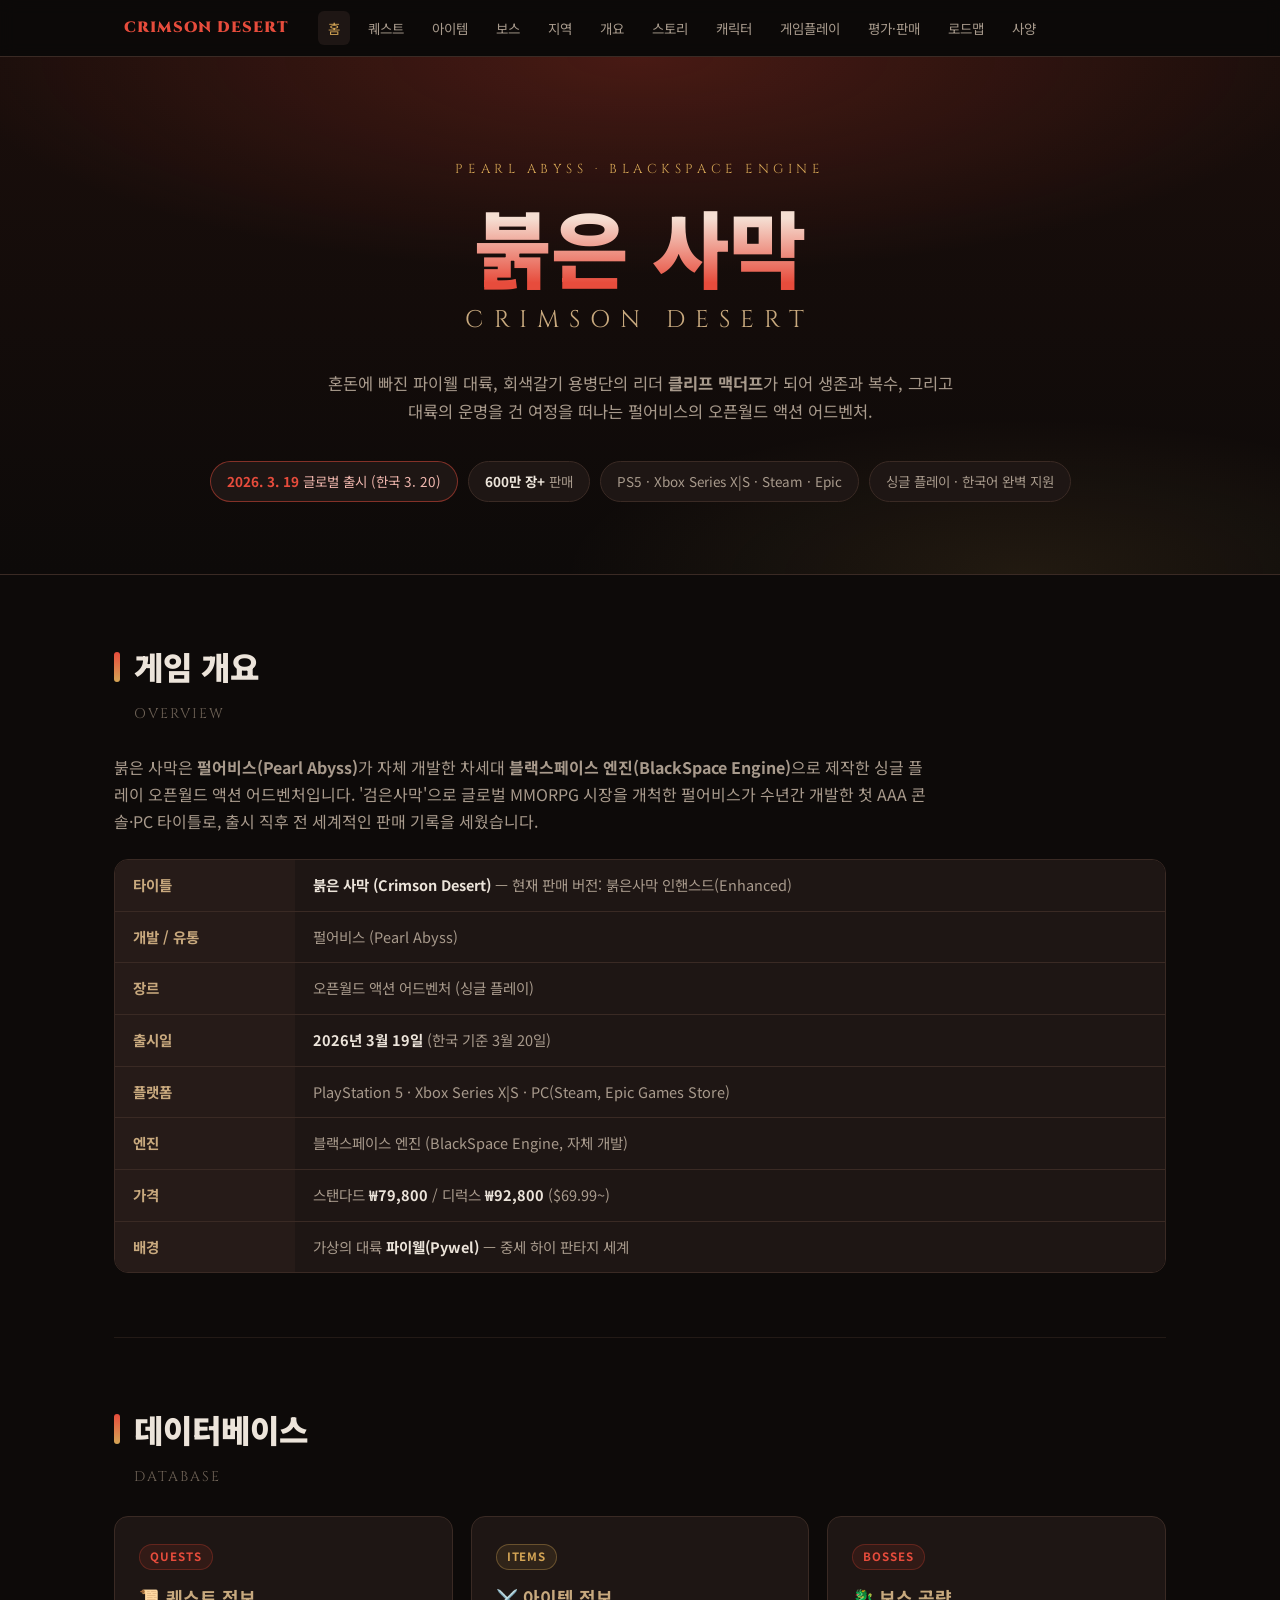
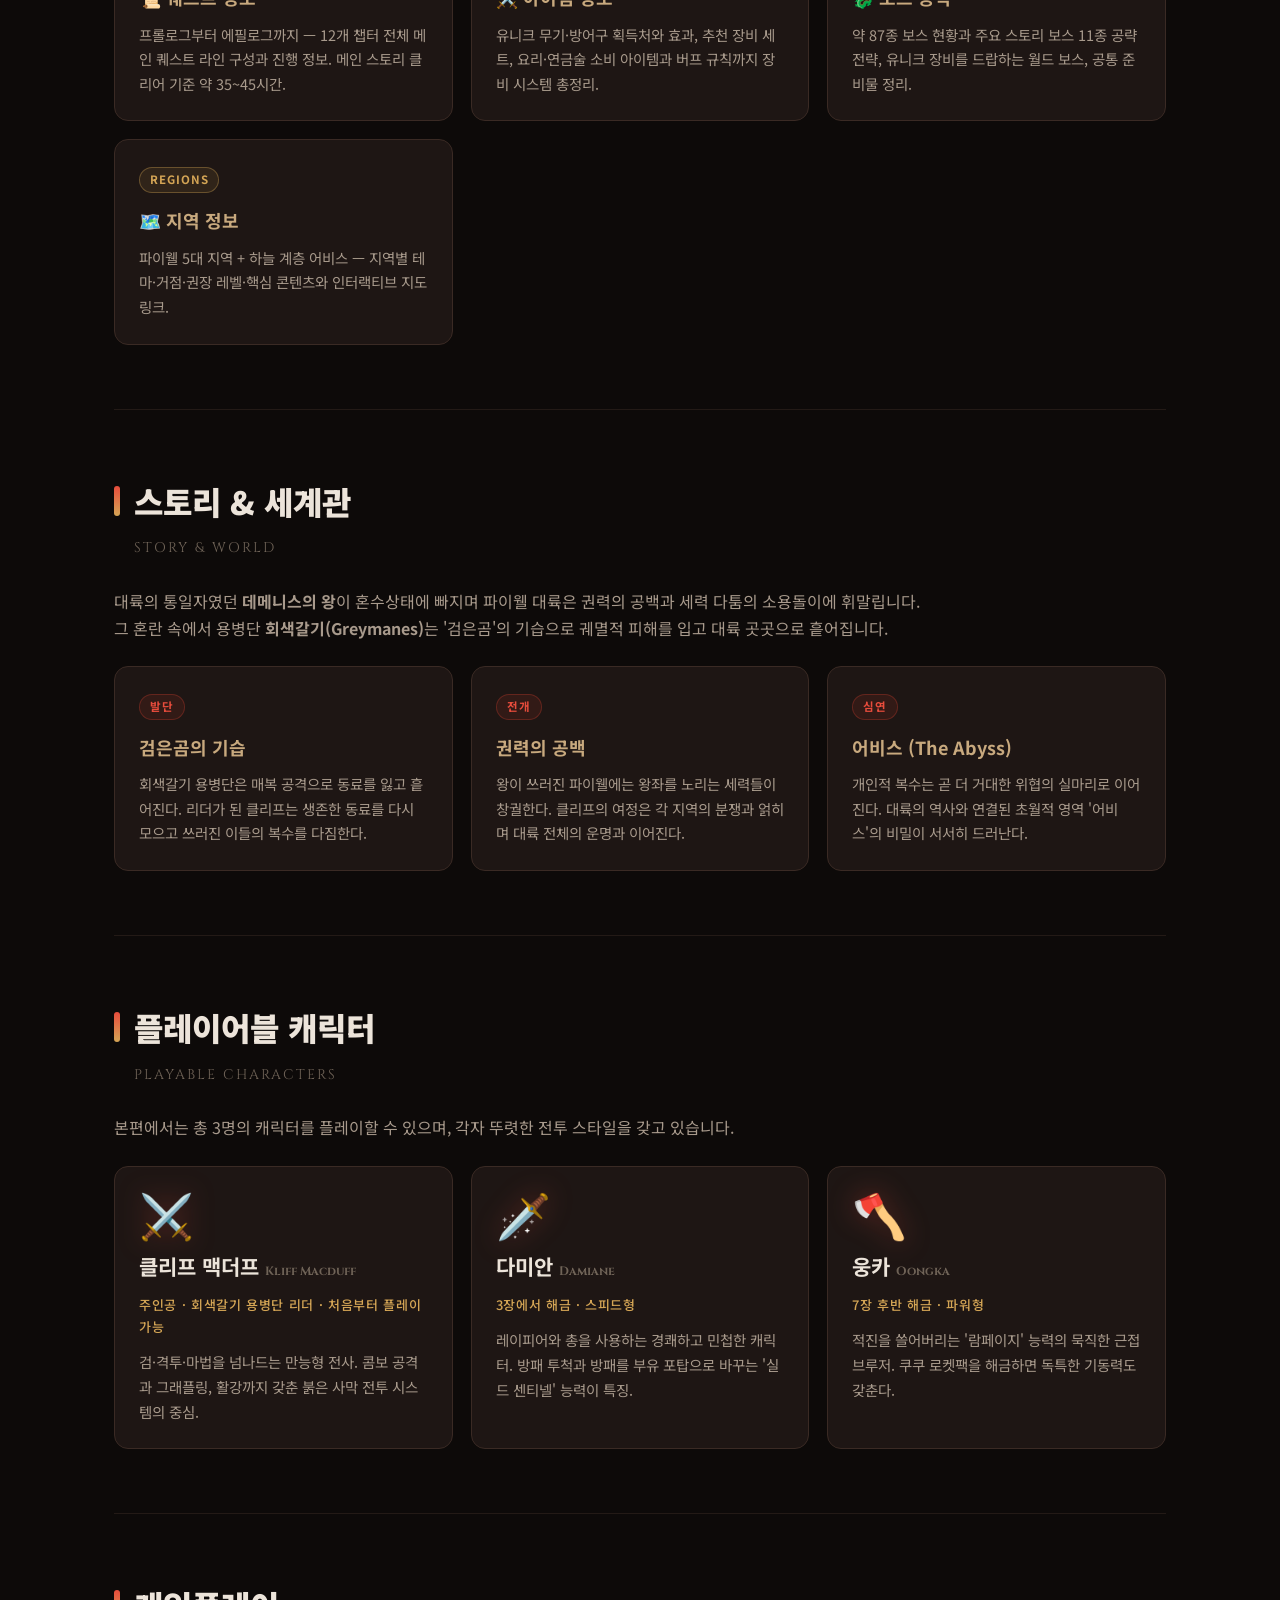
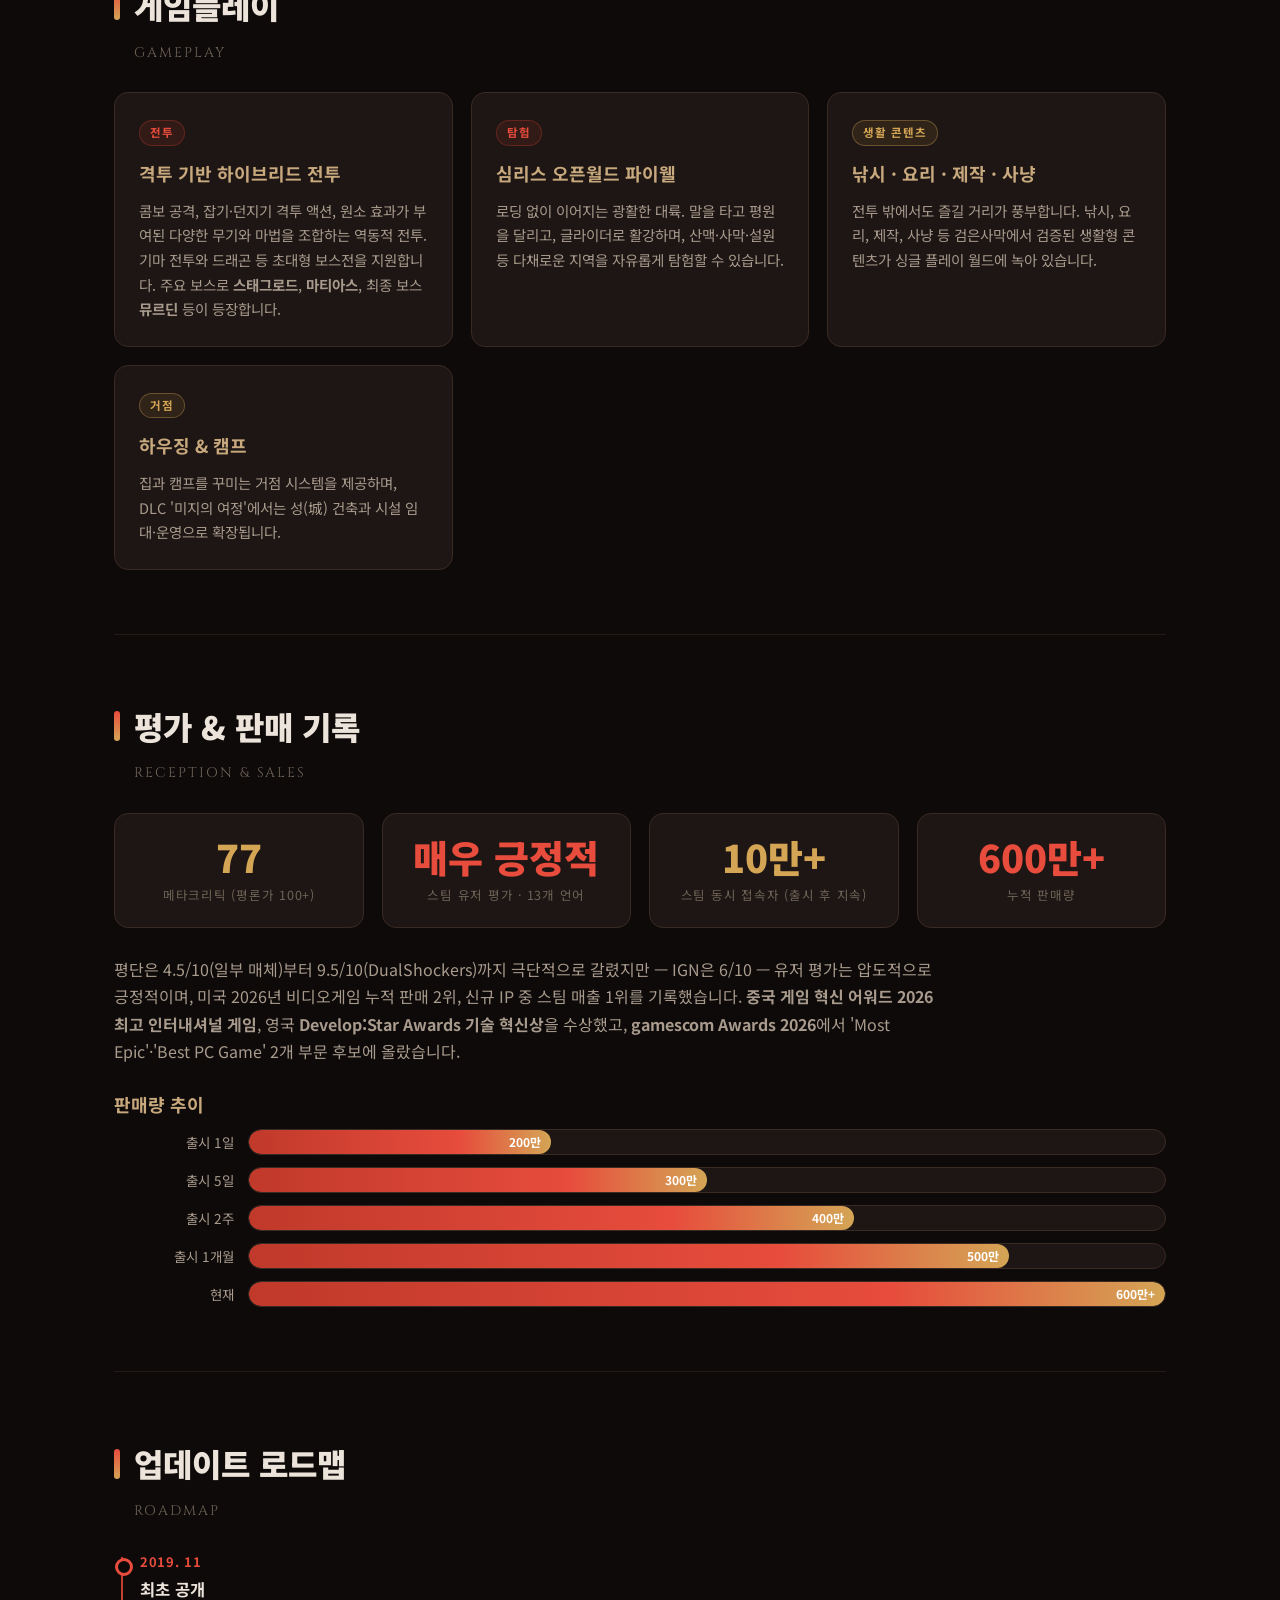
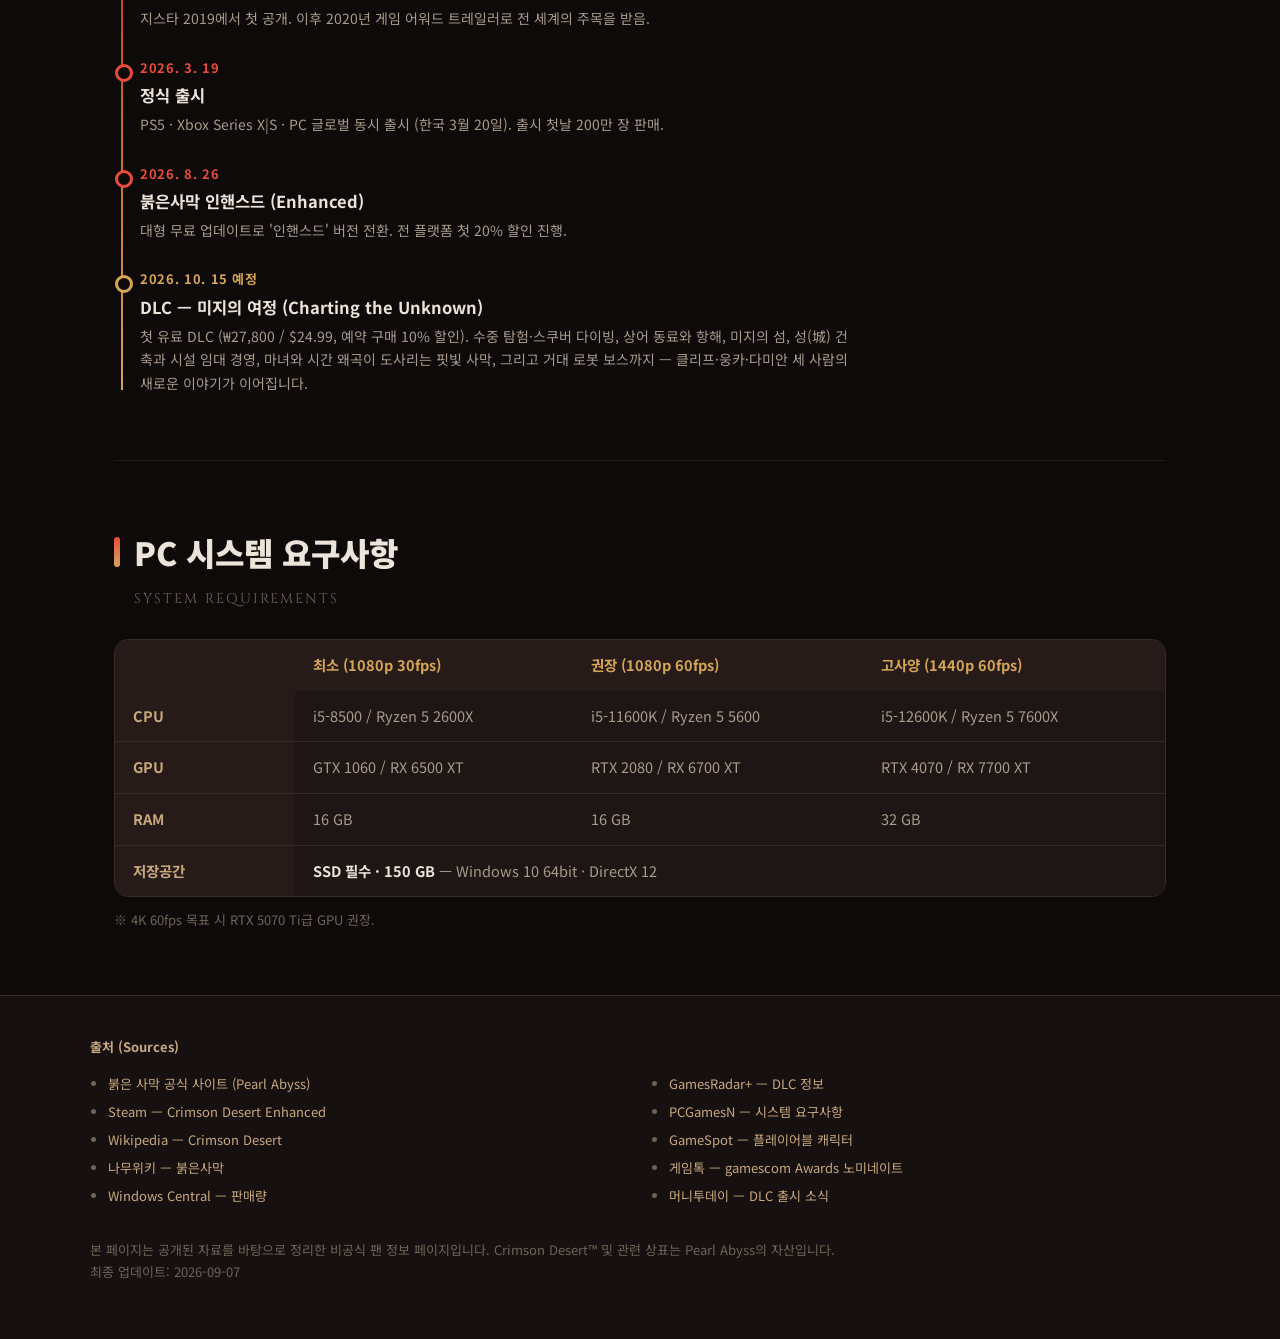
==== commit 1cd9e39e: "Add boss guide and region atlas pages - bosses.html: boss overview stats, 11 major story boss strate" ====
--- a/index.html
+++ b/index.html
@@ -18,6 +18,8 @@
     <a href="index.html" class="active">홈</a>
     <a href="quests.html">퀘스트</a>
     <a href="items.html">아이템</a>
+    <a href="bosses.html">보스</a>
+    <a href="regions.html">지역</a>
     <a href="#overview">개요</a>
     <a href="#story">스토리</a>
     <a href="#characters">캐릭터</a>
@@ -81,6 +83,16 @@
       <span class="tag gold">ITEMS</span>
       <h3>⚔️ 아이템 정보</h3>
       <p>유니크 무기·방어구 획득처와 효과, 추천 장비 세트, 요리·연금술 소비 아이템과 버프 규칙까지 장비 시스템 총정리.</p>
+    </a>
+    <a class="card" href="bosses.html">
+      <span class="tag">BOSSES</span>
+      <h3>🐉 보스 공략</h3>
+      <p>약 87종 보스 현황과 주요 스토리 보스 11종 공략 전략, 유니크 장비를 드랍하는 월드 보스, 공통 준비물 정리.</p>
+    </a>
+    <a class="card" href="regions.html">
+      <span class="tag gold">REGIONS</span>
+      <h3>🗺️ 지역 정보</h3>
+      <p>파이웰 5대 지역 + 하늘 계층 어비스 — 지역별 테마·거점·권장 레벨·핵심 콘텐츠와 인터랙티브 지도 링크.</p>
     </a>
   </div>
 </section>
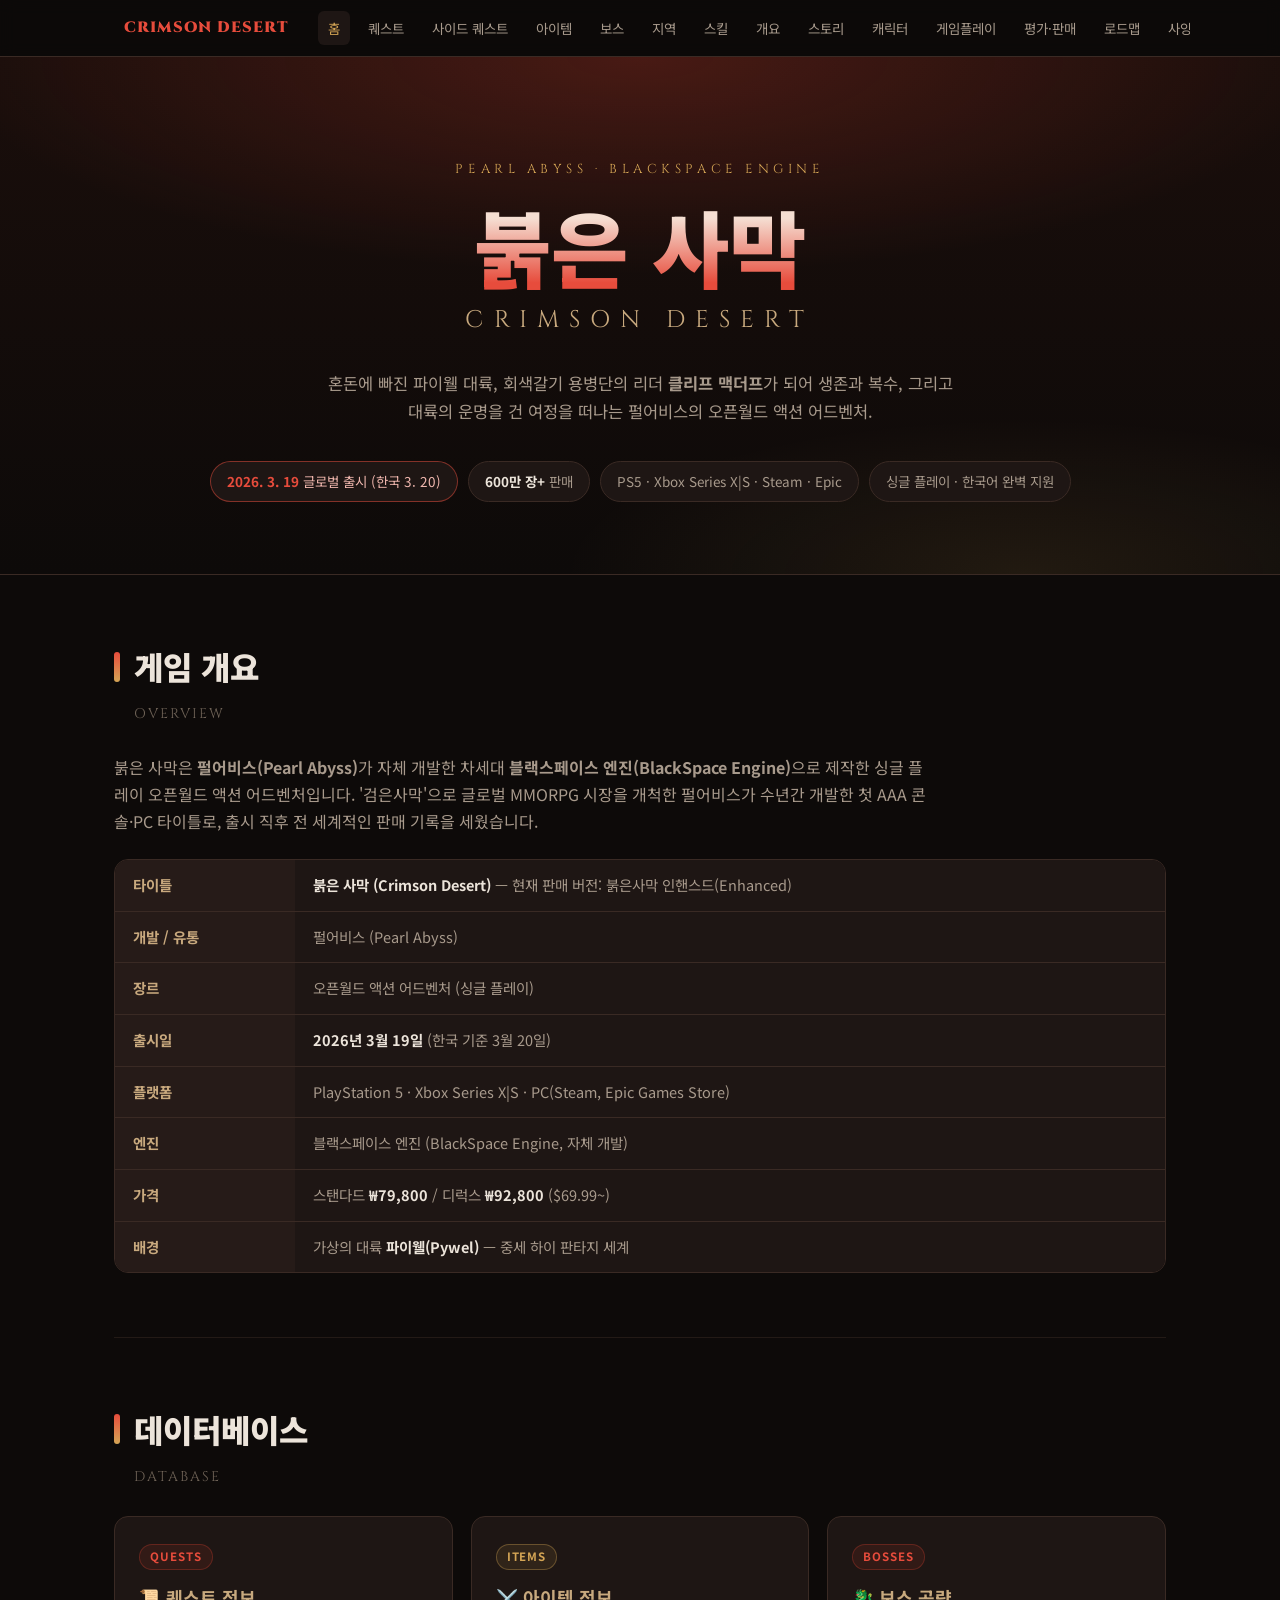
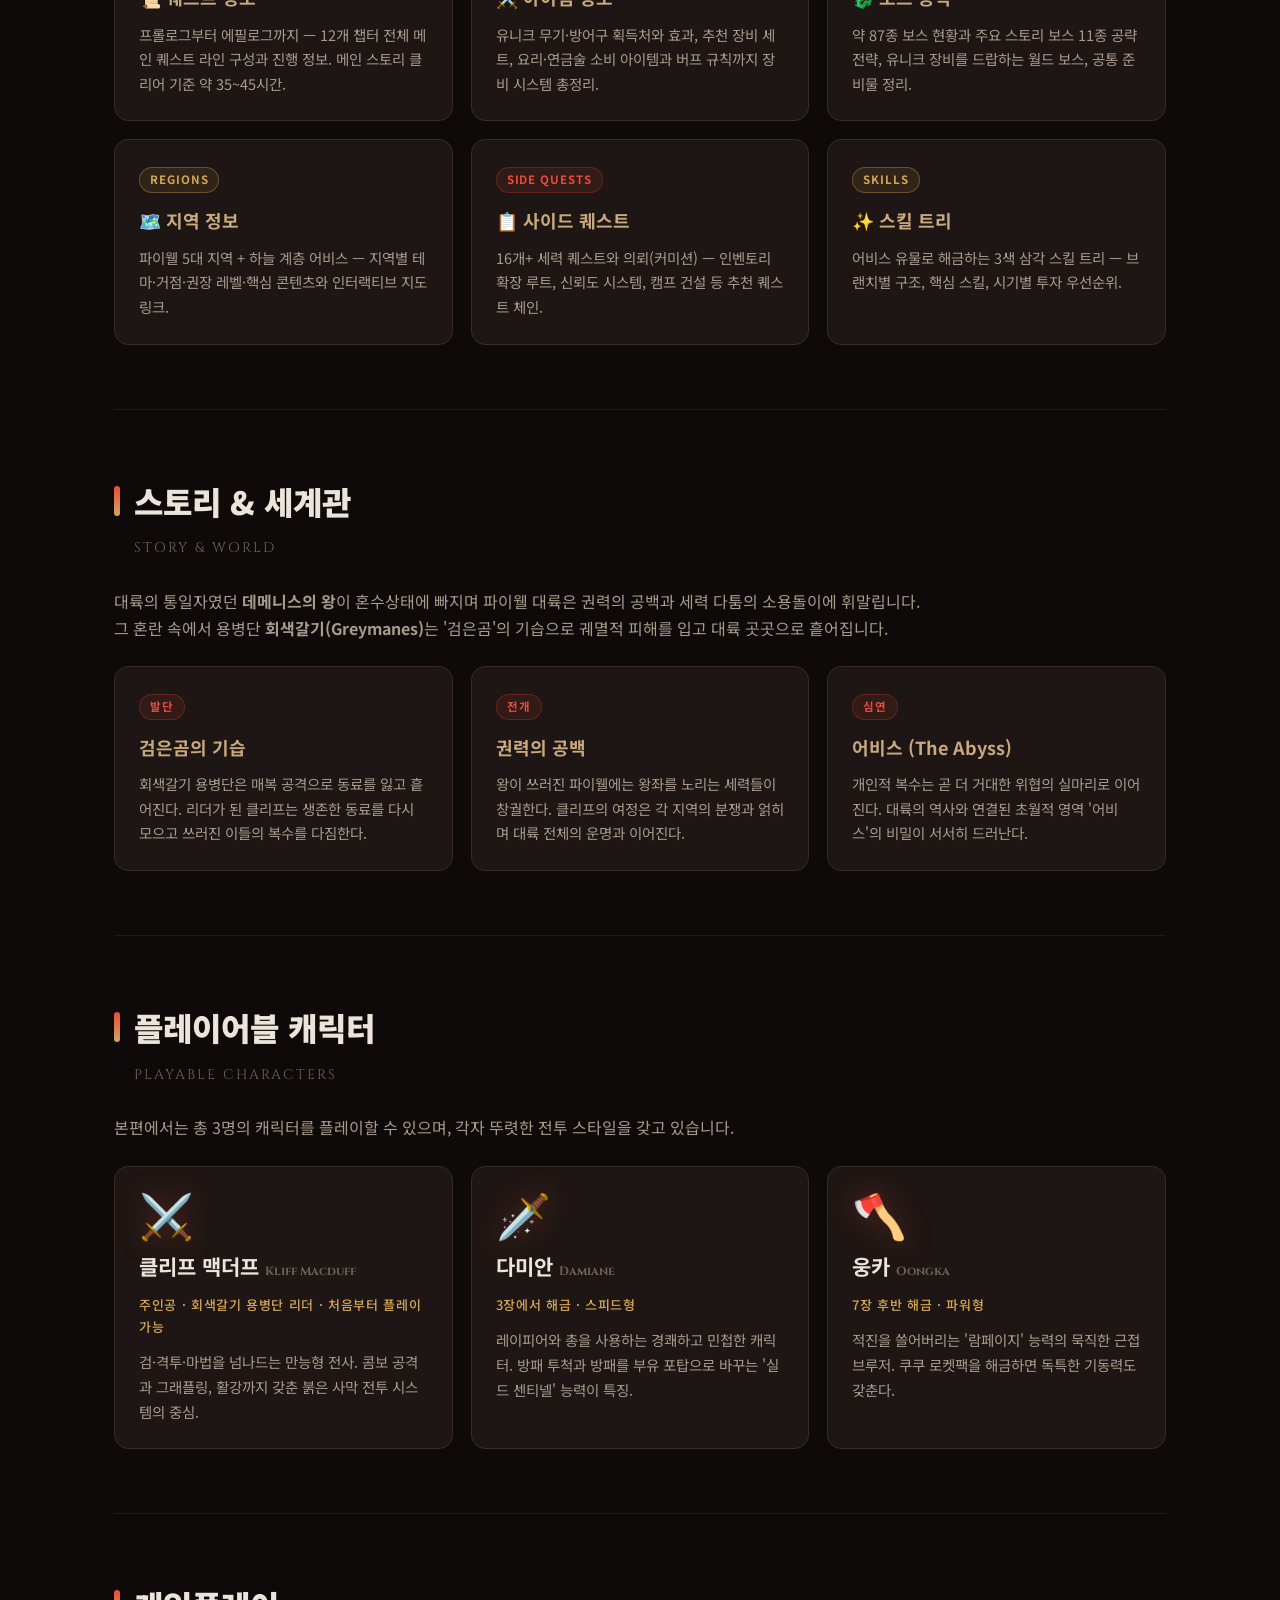
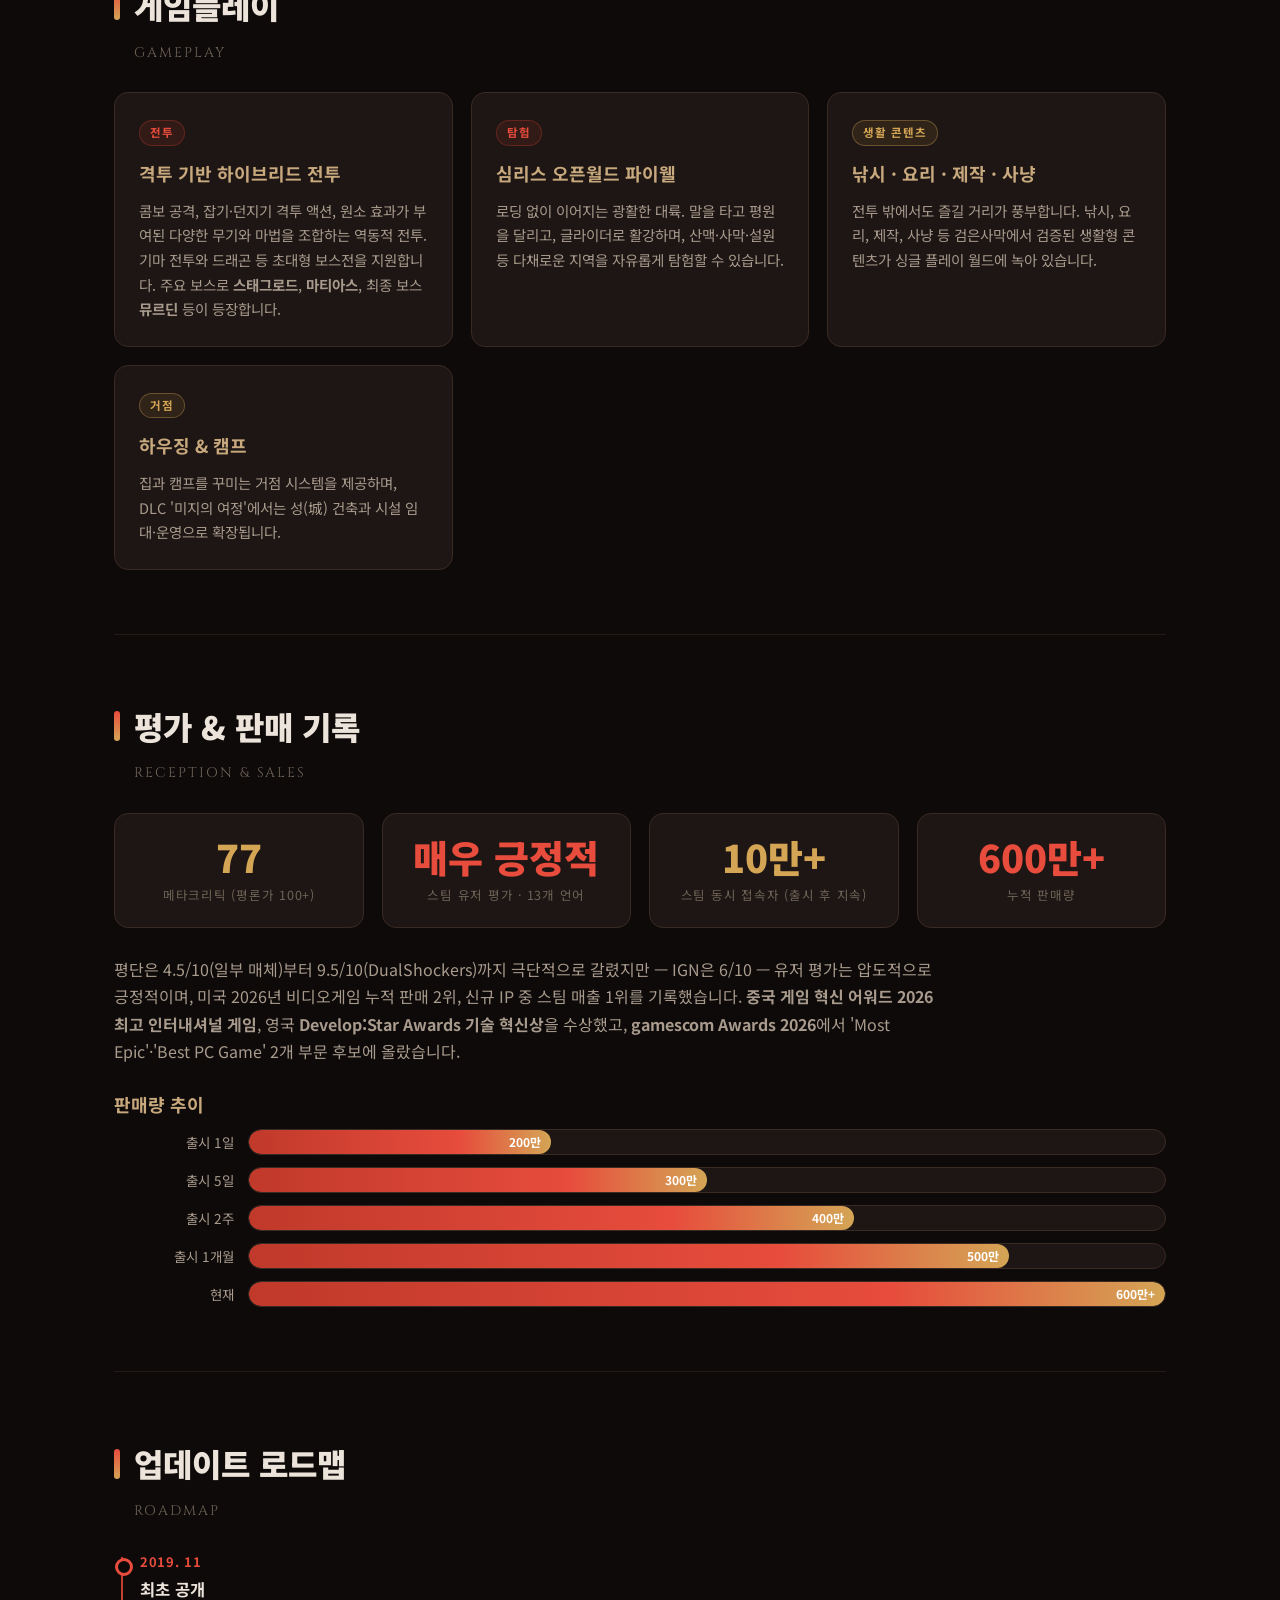
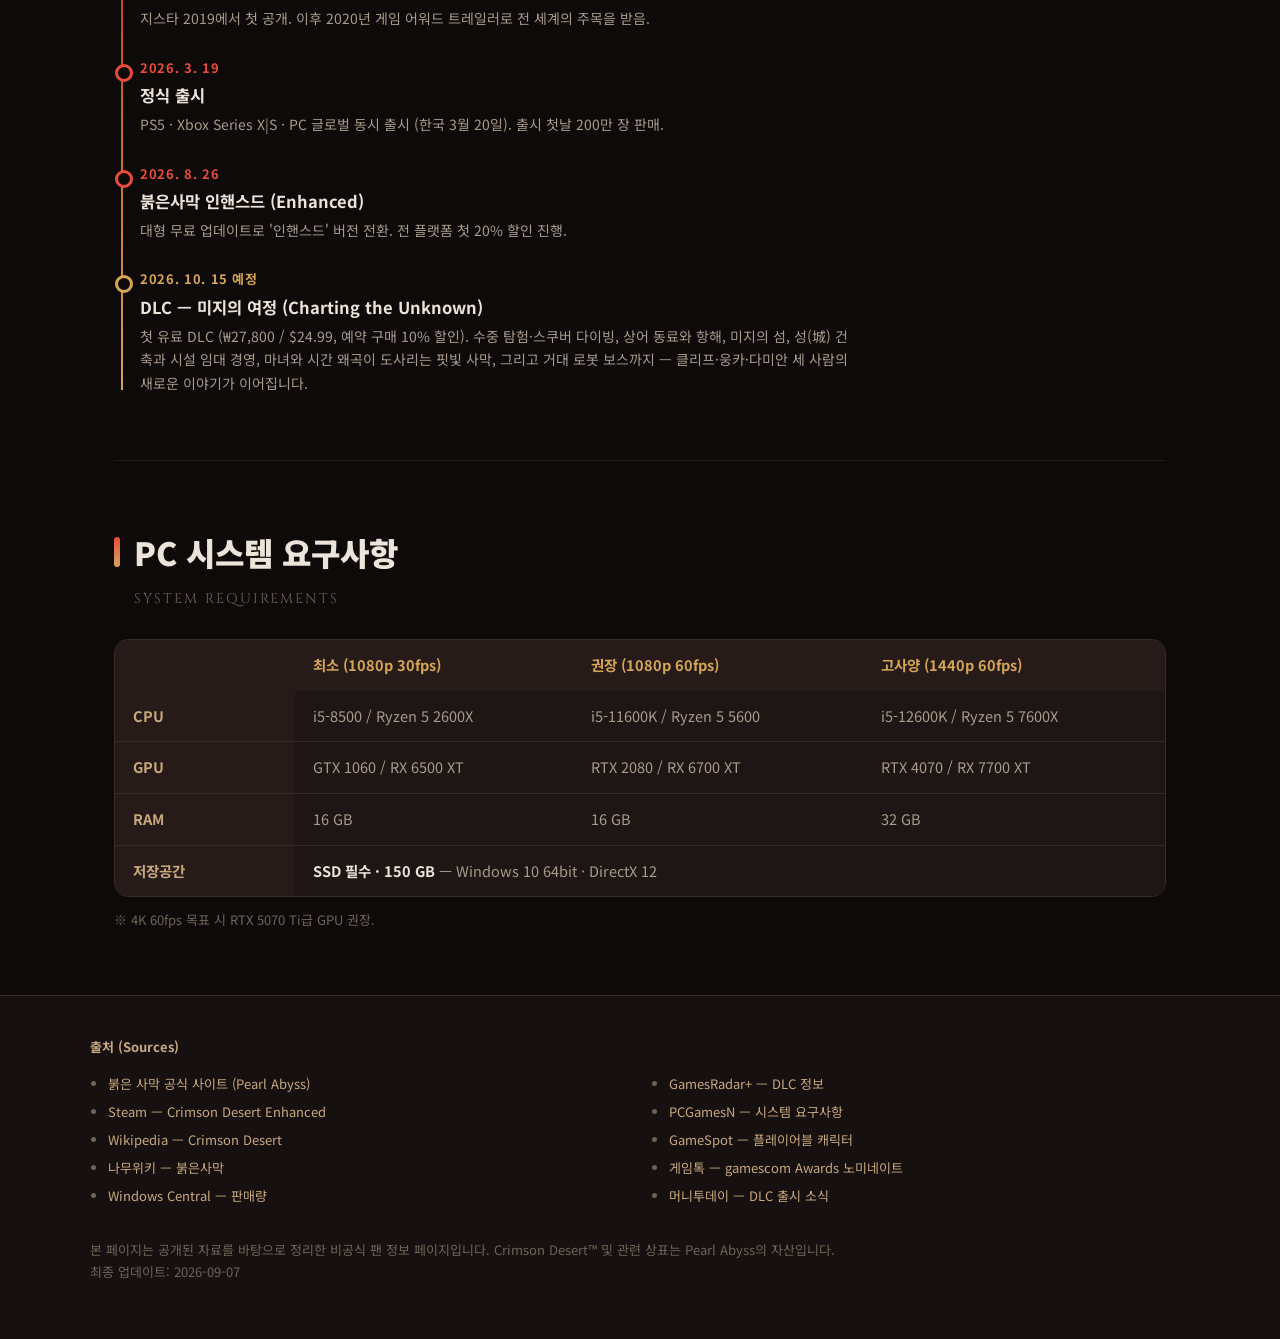
==== commit 3ca51de0: "Add side quest and skill tree pages - sidequests.html: 16+ faction quest table, commissions & invent" ====
--- a/index.html
+++ b/index.html
@@ -17,9 +17,11 @@
     <a class="nav-logo en" href="index.html">CRIMSON DESERT</a>
     <a href="index.html" class="active">홈</a>
     <a href="quests.html">퀘스트</a>
+    <a href="sidequests.html">사이드 퀘스트</a>
     <a href="items.html">아이템</a>
     <a href="bosses.html">보스</a>
     <a href="regions.html">지역</a>
+    <a href="skills.html">스킬</a>
     <a href="#overview">개요</a>
     <a href="#story">스토리</a>
     <a href="#characters">캐릭터</a>
@@ -93,6 +95,16 @@
       <span class="tag gold">REGIONS</span>
       <h3>🗺️ 지역 정보</h3>
       <p>파이웰 5대 지역 + 하늘 계층 어비스 — 지역별 테마·거점·권장 레벨·핵심 콘텐츠와 인터랙티브 지도 링크.</p>
+    </a>
+    <a class="card" href="sidequests.html">
+      <span class="tag">SIDE QUESTS</span>
+      <h3>📋 사이드 퀘스트</h3>
+      <p>16개+ 세력 퀘스트와 의뢰(커미션) — 인벤토리 확장 루트, 신뢰도 시스템, 캠프 건설 등 추천 퀘스트 체인.</p>
+    </a>
+    <a class="card" href="skills.html">
+      <span class="tag gold">SKILLS</span>
+      <h3>✨ 스킬 트리</h3>
+      <p>어비스 유물로 해금하는 3색 삼각 스킬 트리 — 브랜치별 구조, 핵심 스킬, 시기별 투자 우선순위.</p>
     </a>
   </div>
 </section>
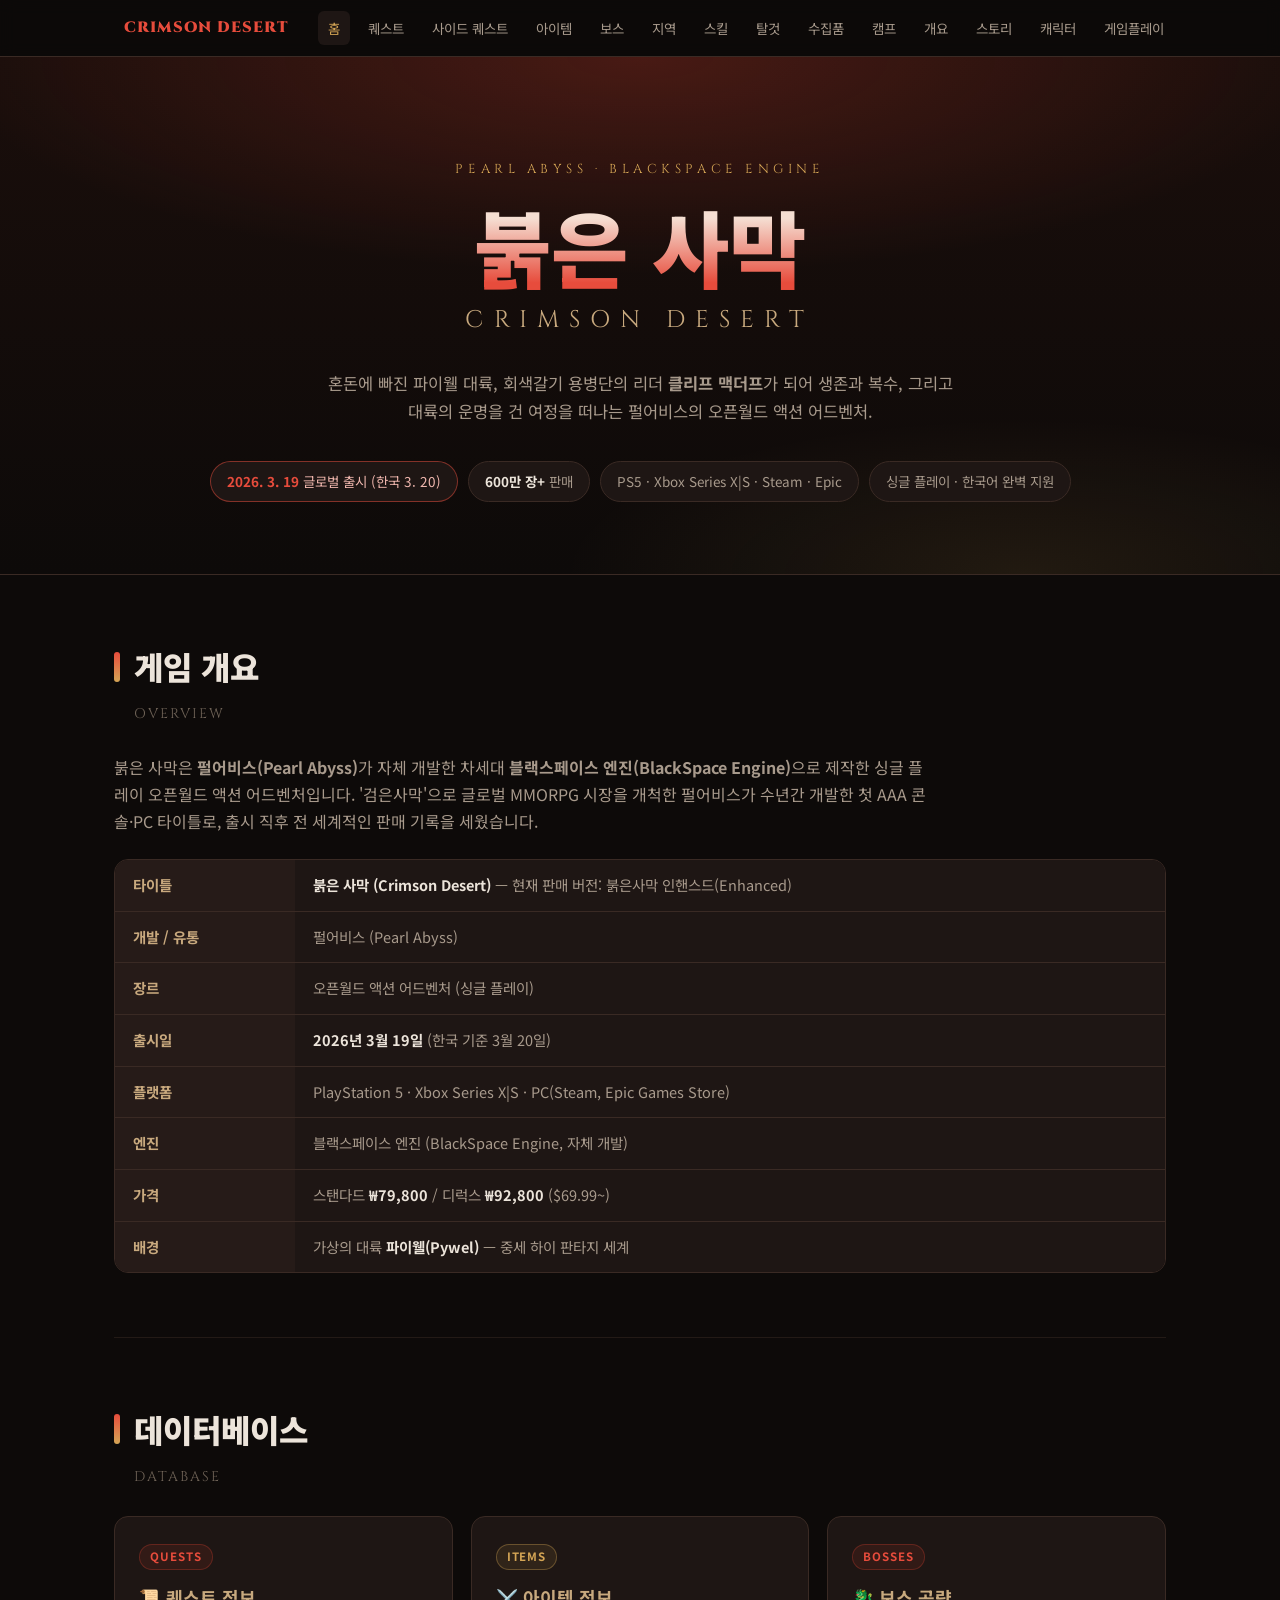
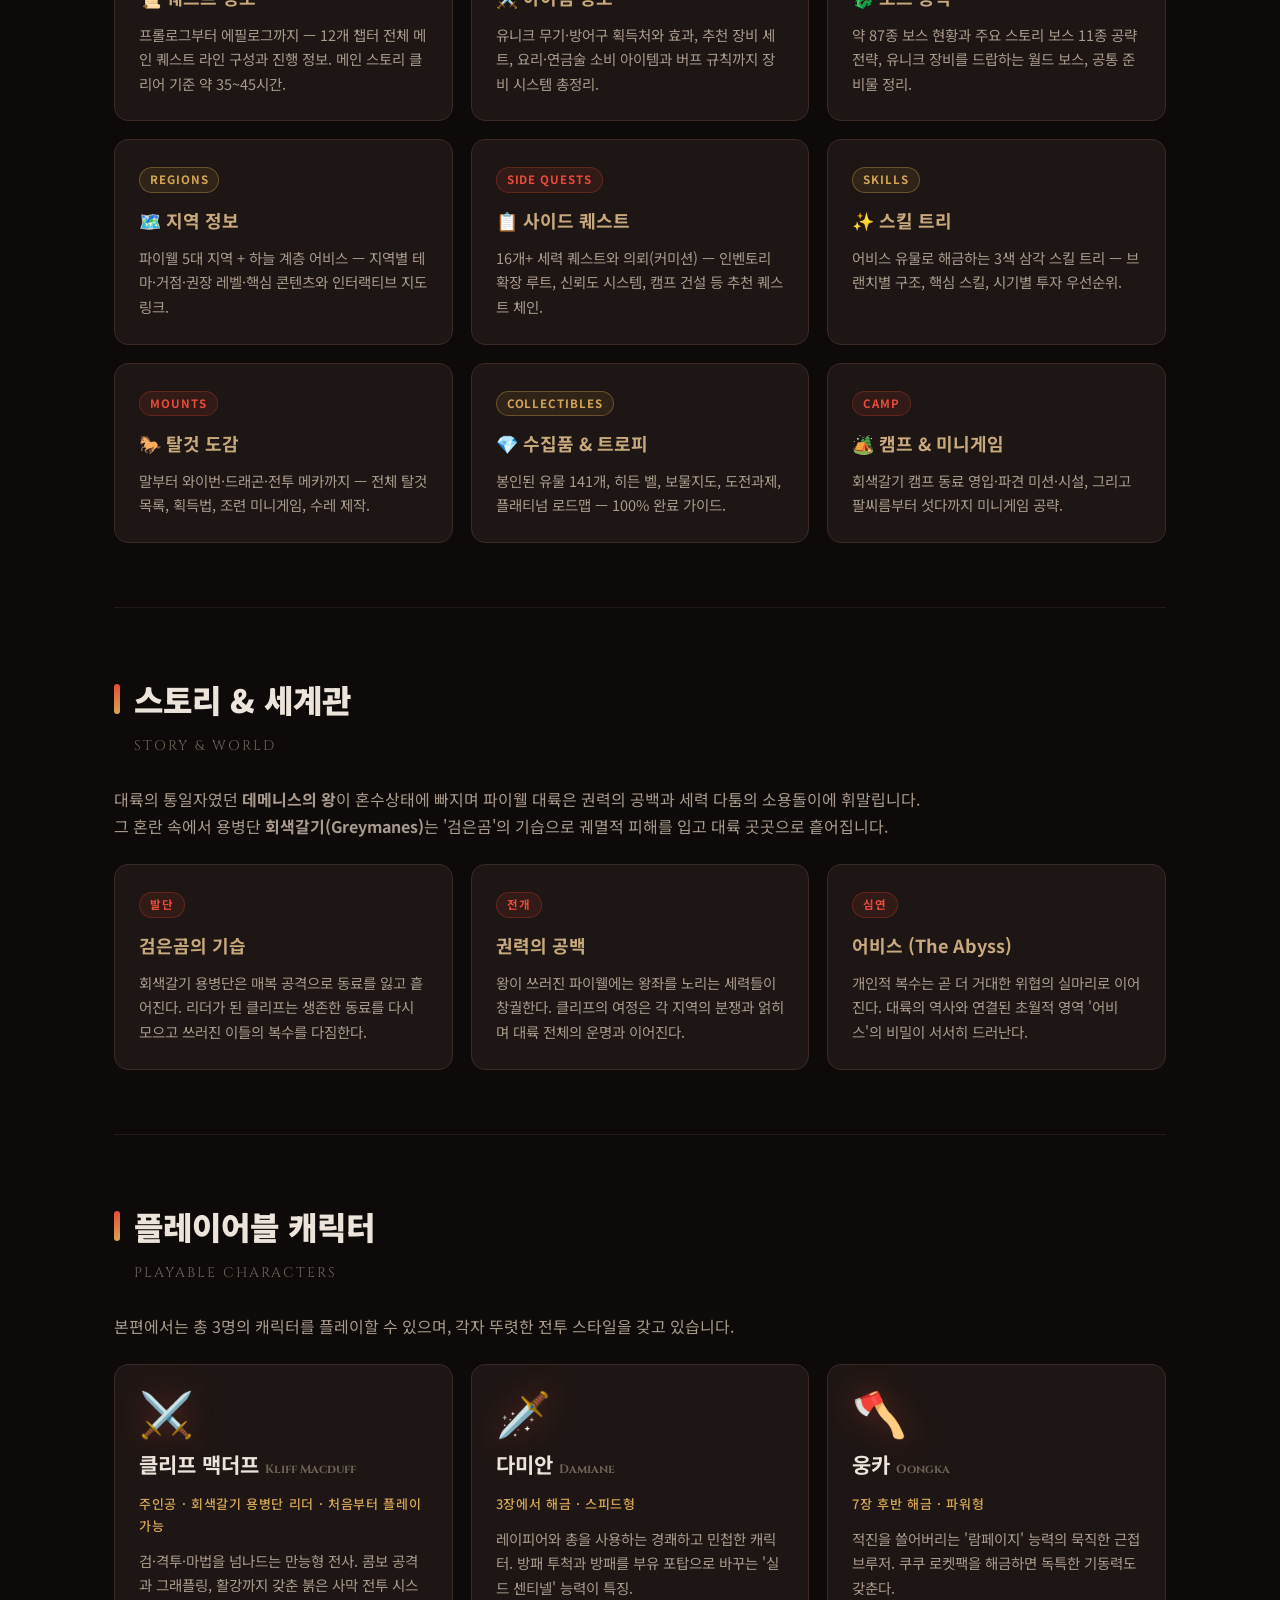
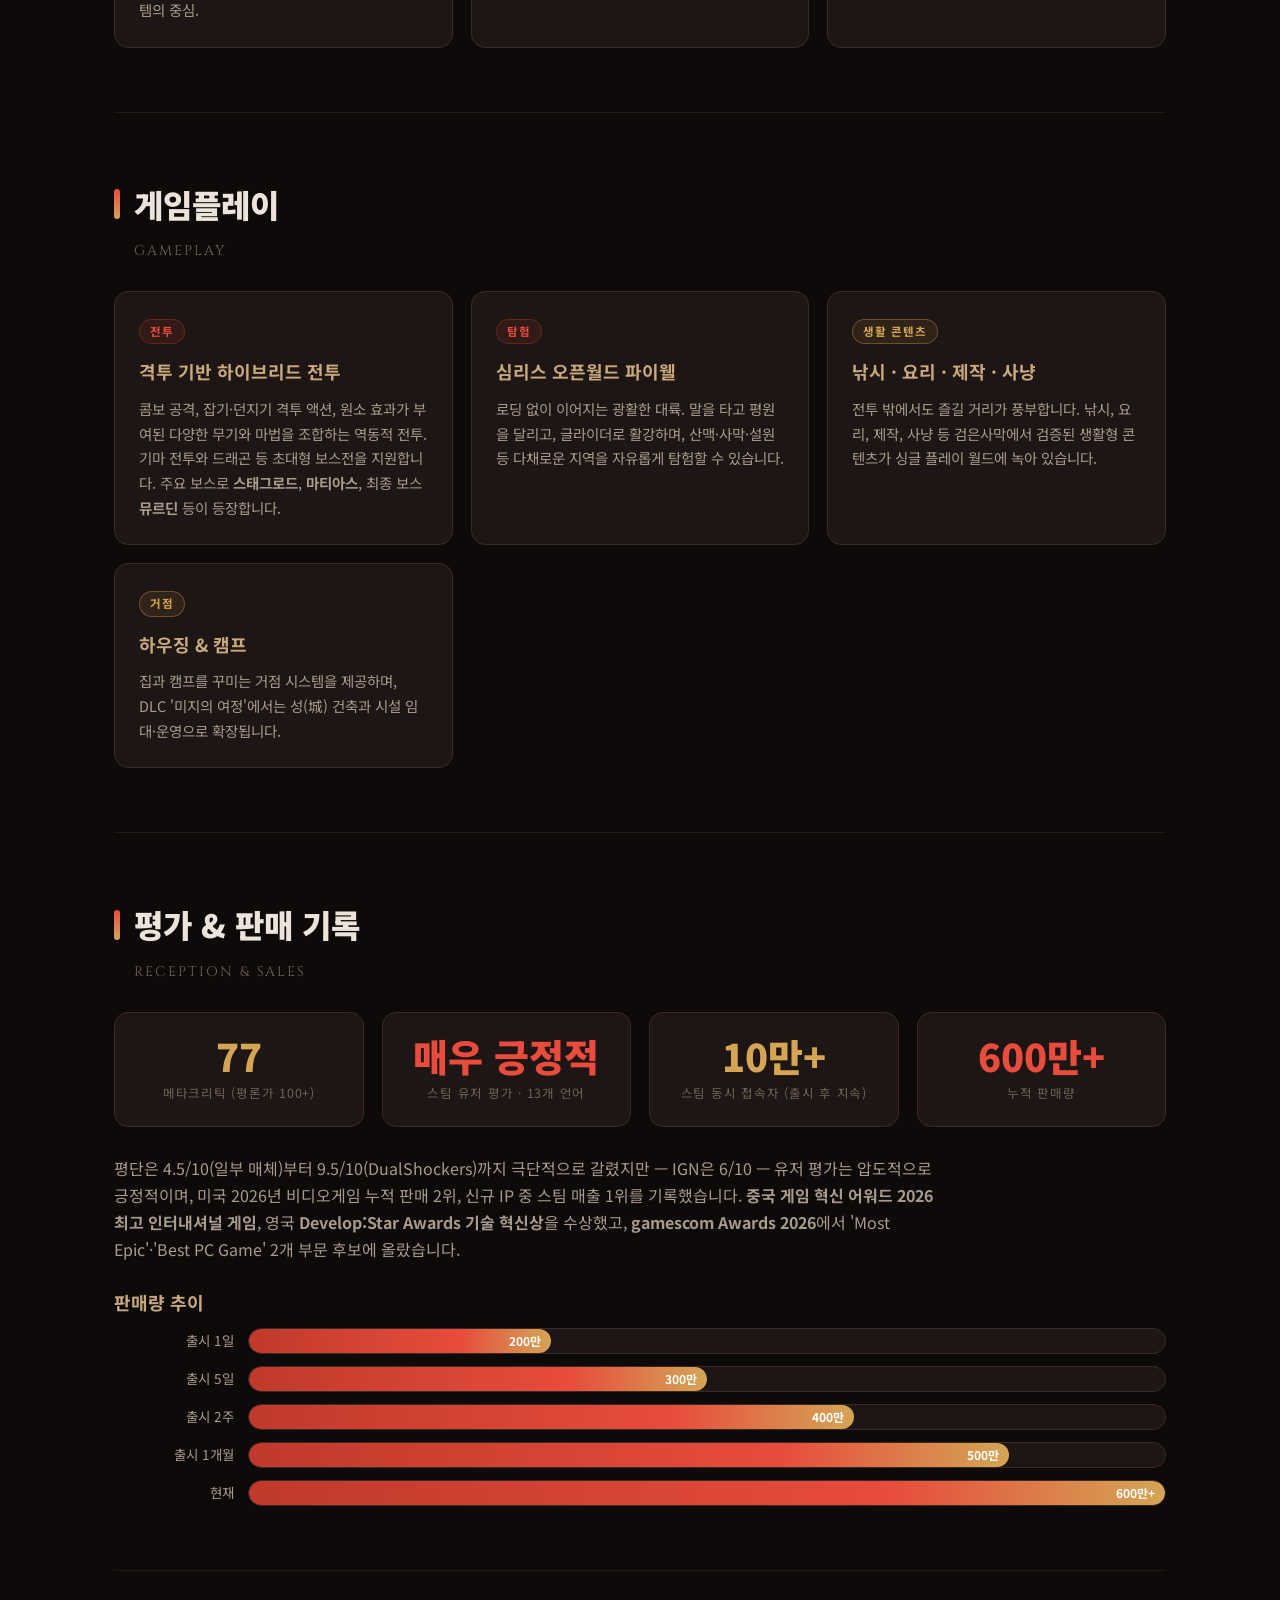
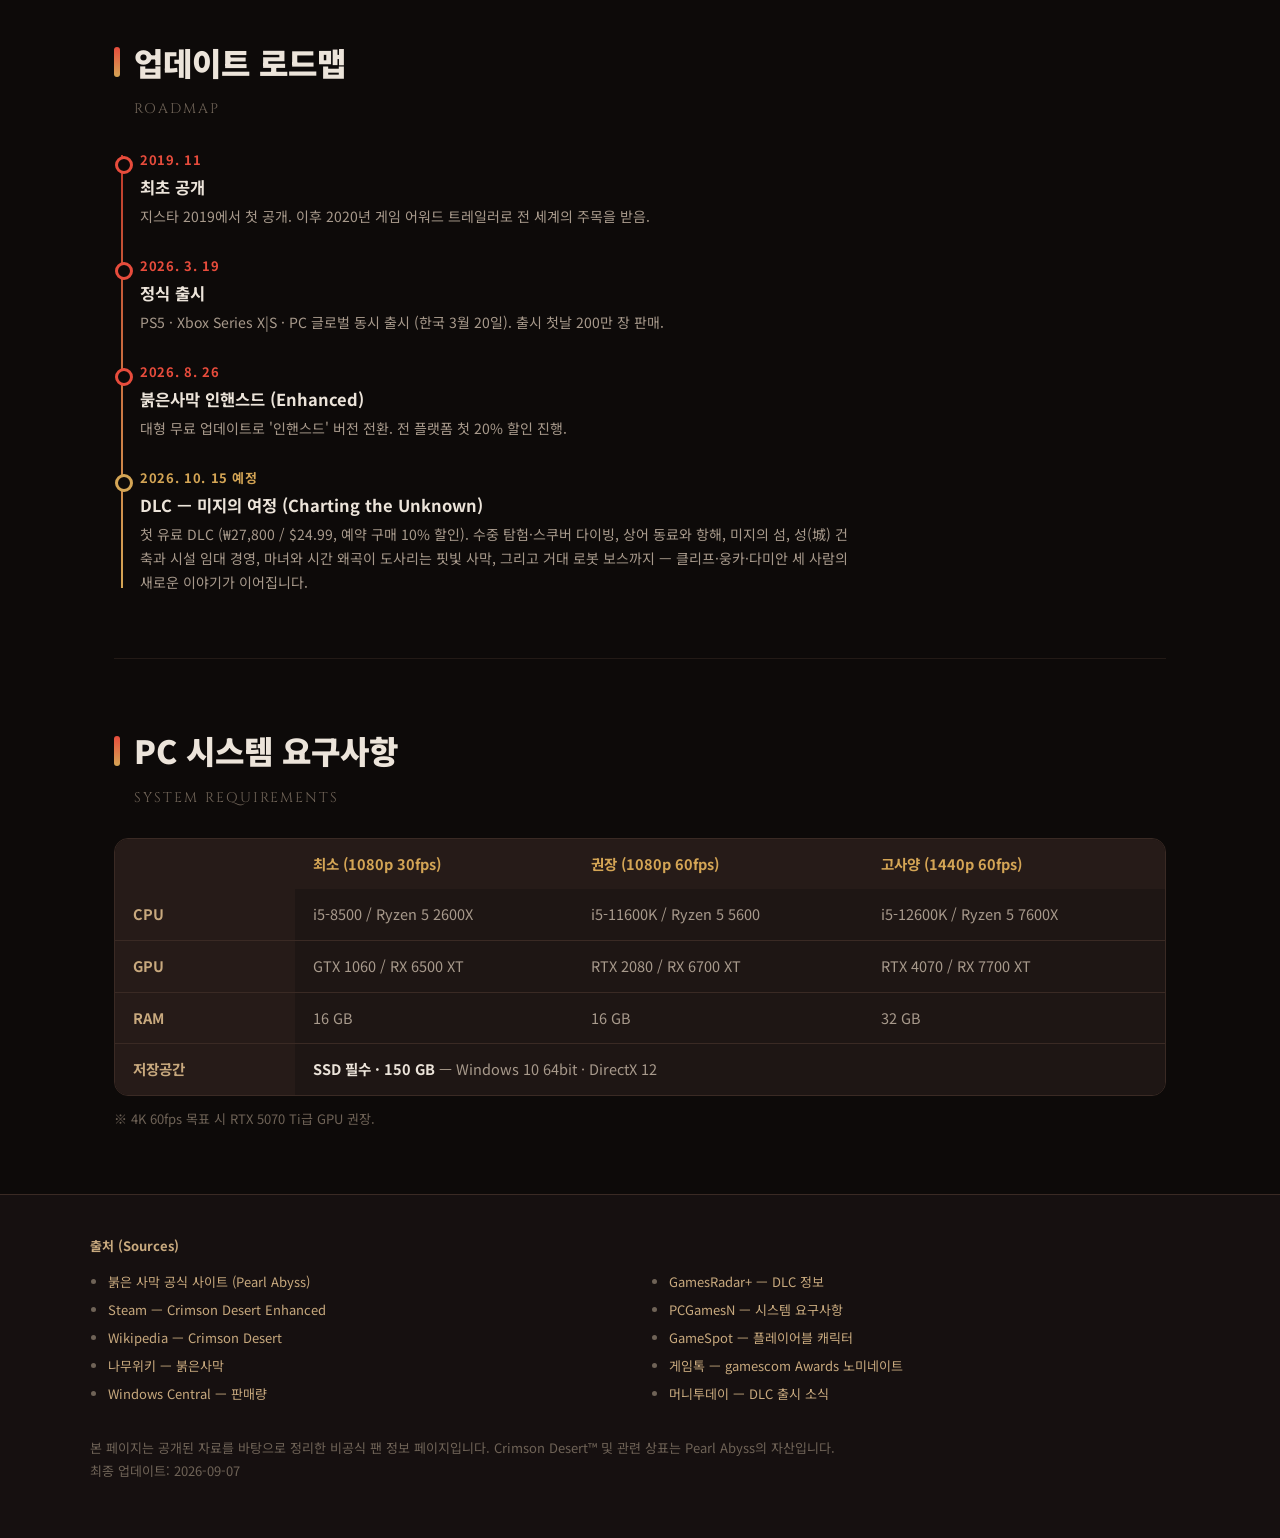
==== commit f38c284d: "Add mounts, collectibles/trophies, and camp/minigames pages - mounts.html: horse breeds + legendary " ====
--- a/index.html
+++ b/index.html
@@ -22,6 +22,9 @@
     <a href="bosses.html">보스</a>
     <a href="regions.html">지역</a>
     <a href="skills.html">스킬</a>
+    <a href="mounts.html">탈것</a>
+    <a href="collectibles.html">수집품</a>
+    <a href="camp.html">캠프</a>
     <a href="#overview">개요</a>
     <a href="#story">스토리</a>
     <a href="#characters">캐릭터</a>
@@ -106,6 +109,21 @@
       <h3>✨ 스킬 트리</h3>
       <p>어비스 유물로 해금하는 3색 삼각 스킬 트리 — 브랜치별 구조, 핵심 스킬, 시기별 투자 우선순위.</p>
     </a>
+    <a class="card" href="mounts.html">
+      <span class="tag">MOUNTS</span>
+      <h3>🐎 탈것 도감</h3>
+      <p>말부터 와이번·드래곤·전투 메카까지 — 전체 탈것 목록, 획득법, 조련 미니게임, 수레 제작.</p>
+    </a>
+    <a class="card" href="collectibles.html">
+      <span class="tag gold">COLLECTIBLES</span>
+      <h3>💎 수집품 &amp; 트로피</h3>
+      <p>봉인된 유물 141개, 히든 벨, 보물지도, 도전과제, 플래티넘 로드맵 — 100% 완료 가이드.</p>
+    </a>
+    <a class="card" href="camp.html">
+      <span class="tag">CAMP</span>
+      <h3>🏕️ 캠프 &amp; 미니게임</h3>
+      <p>회색갈기 캠프 동료 영입·파견 미션·시설, 그리고 팔씨름부터 섯다까지 미니게임 공략.</p>
+    </a>
   </div>
 </section>
 
--- a/assets/style.css
+++ b/assets/style.css
@@ -217,6 +217,11 @@
 }
 ul.qlist li strong{color:var(--text)}
 ul.qlist li .qn{color:var(--text-faint);font-size:12.5px;margin-left:8px}
+ul.qlist li .qsteps{display:block;color:var(--text-faint);font-size:12.5px;line-height:1.7;margin-top:3px}
+ul.qlist li .qdetail{display:block;color:var(--text-dim);font-size:13.5px;line-height:1.75;margin-top:8px;padding:10px 14px;background:var(--bg-2);border-left:2px solid rgba(212,165,85,.4);border-radius:0 8px 8px 0}
+ul.qlist li .qdetail .rw{color:var(--gold)}
+.ch-boss{color:var(--text-dim);font-size:13.5px;padding-top:12px;border-top:1px dashed rgba(58,42,36,.6);margin-top:12px}
+.ch-boss strong{color:var(--crimson-bright)}
 @media (max-width:640px){.ch-body{padding-left:22px}}
 
 /* ---------- Footer ---------- */
